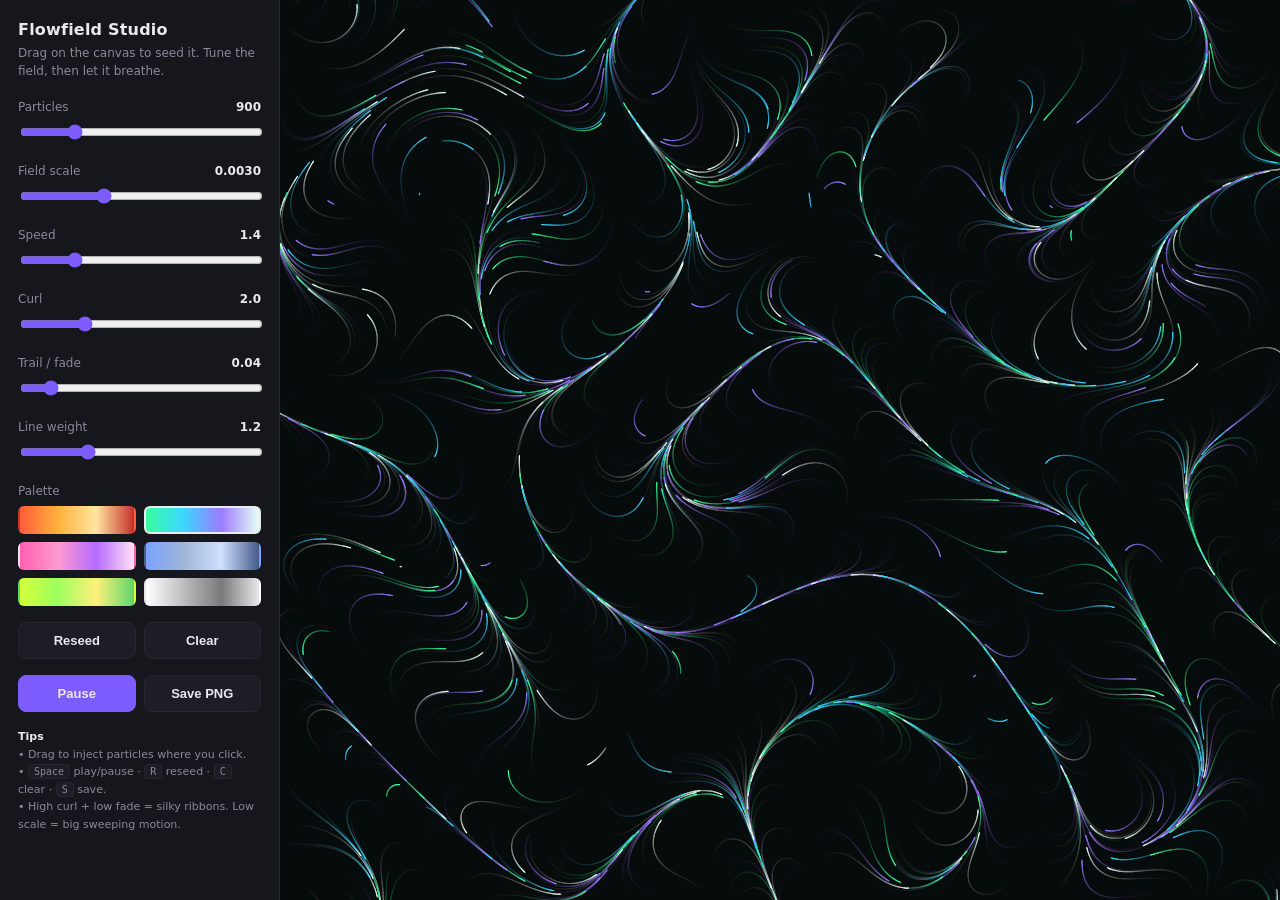
==== index.html @ 7bda7183 "Add Flowfield Studio: a dependency-free generative art toy" ====
<!DOCTYPE html>
<html lang="en">
<head>
<meta charset="UTF-8" />
<meta name="viewport" content="width=device-width, initial-scale=1.0" />
<title>Flowfield Studio — make something</title>
<style>
  :root {
    --bg: #0e0e12;
    --panel: #16161d;
    --ink: #e9e9f0;
    --muted: #8a8a99;
    --accent: #7c5cff;
    --line: #26262f;
  }
  * { box-sizing: border-box; }
  html, body { margin: 0; height: 100%; }
  body {
    background: var(--bg);
    color: var(--ink);
    font: 14px/1.5 ui-sans-serif, system-ui, -apple-system, "Segoe UI", Roboto, sans-serif;
    display: grid;
    grid-template-columns: 280px 1fr;
    height: 100vh;
    overflow: hidden;
  }
  aside {
    background: var(--panel);
    border-right: 1px solid var(--line);
    padding: 18px;
    overflow-y: auto;
  }
  h1 { font-size: 16px; margin: 0 0 2px; letter-spacing: .2px; }
  .sub { color: var(--muted); font-size: 12px; margin: 0 0 18px; }
  .group { margin-bottom: 16px; }
  label { display: flex; justify-content: space-between; font-size: 12px; color: var(--muted); margin-bottom: 6px; }
  label b { color: var(--ink); font-weight: 600; font-variant-numeric: tabular-nums; }
  input[type=range] { width: 100%; accent-color: var(--accent); }
  .palettes { display: grid; grid-template-columns: repeat(2, 1fr); gap: 8px; }
  .swatch { height: 28px; border-radius: 6px; cursor: pointer; border: 2px solid transparent; }
  .swatch.active { border-color: var(--ink); }
  .row { display: grid; grid-template-columns: 1fr 1fr; gap: 8px; }
  button {
    width: 100%; padding: 10px; border: 1px solid var(--line); background: #1d1d26;
    color: var(--ink); border-radius: 8px; cursor: pointer; font-size: 13px; font-weight: 600;
    transition: background .12s, border-color .12s;
  }
  button:hover { background: #24242f; border-color: var(--accent); }
  button.primary { background: var(--accent); border-color: var(--accent); }
  button.primary:hover { filter: brightness(1.1); }
  .hint { color: var(--muted); font-size: 11px; margin-top: 14px; line-height: 1.6; }
  .hint kbd { background:#1d1d26; border:1px solid var(--line); border-radius:4px; padding:1px 5px; font-size:10px; }
  main { position: relative; }
  canvas { display: block; width: 100%; height: 100%; cursor: crosshair; }
  .toast {
    position: absolute; left: 50%; bottom: 22px; transform: translateX(-50%);
    background: #1d1d26; border: 1px solid var(--line); padding: 8px 14px; border-radius: 8px;
    font-size: 12px; color: var(--muted); opacity: 0; transition: opacity .25s; pointer-events: none;
  }
  .toast.show { opacity: 1; }
</style>
</head>
<body>
<aside>
  <h1>Flowfield Studio</h1>
  <p class="sub">Drag on the canvas to seed it. Tune the field, then let it breathe.</p>

  <div class="group">
    <label>Particles <b id="vCount">900</b></label>
    <input id="count" type="range" min="100" max="4000" step="50" value="900" />
  </div>
  <div class="group">
    <label>Field scale <b id="vScale">0.0030</b></label>
    <input id="scale" type="range" min="5" max="80" step="1" value="30" />
  </div>
  <div class="group">
    <label>Speed <b id="vSpeed">1.4</b></label>
    <input id="speed" type="range" min="2" max="60" step="1" value="14" />
  </div>
  <div class="group">
    <label>Curl <b id="vCurl">2.0</b></label>
    <input id="curl" type="range" min="0" max="80" step="1" value="20" />
  </div>
  <div class="group">
    <label>Trail / fade <b id="vFade">0.04</b></label>
    <input id="fade" type="range" min="0" max="40" step="1" value="4" />
  </div>
  <div class="group">
    <label>Line weight <b id="vWeight">1.2</b></label>
    <input id="weight" type="range" min="2" max="40" step="1" value="12" />
  </div>

  <div class="group">
    <label>Palette</label>
    <div class="palettes" id="palettes"></div>
  </div>

  <div class="group row">
    <button id="reseed">Reseed</button>
    <button id="clear">Clear</button>
  </div>
  <div class="group row">
    <button id="play" class="primary">Pause</button>
    <button id="save">Save PNG</button>
  </div>

  <p class="hint">
    <b style="color:var(--ink)">Tips</b><br>
    • Drag to inject particles where you click.<br>
    • <kbd>Space</kbd> play/pause · <kbd>R</kbd> reseed · <kbd>C</kbd> clear · <kbd>S</kbd> save.<br>
    • High curl + low fade = silky ribbons. Low scale = big sweeping motion.
  </p>
</aside>

<main>
  <canvas id="c"></canvas>
  <div class="toast" id="toast"></div>
</main>

<script>
(() => {
  const canvas = document.getElementById('c');
  const ctx = canvas.getContext('2d', { alpha: false });
  let W, H, DPR;

  // ---- Palettes -------------------------------------------------------------
  const PALETTES = [
    { name: 'Ember',   bg: '#100a0a', cols: ['#ff5d3b','#ffb03b','#ffe6a0','#c4302b'] },
    { name: 'Aurora',  bg: '#06120f', cols: ['#39ffa0','#3bd6ff','#9c7bff','#e6fff4'] },
    { name: 'Bloom',   bg: '#120612', cols: ['#ff5fb0','#ff9ad1','#b46bff','#ffe0f3'] },
    { name: 'Slate',   bg: '#0c0e12', cols: ['#7aa2ff','#9fb6d6','#cfe0ff','#445a8a'] },
    { name: 'Citrus',  bg: '#0e1206', cols: ['#d6ff3b','#9cff5f','#fff07a','#5fd66b'] },
    { name: 'Mono',    bg: '#0a0a0a', cols: ['#ffffff','#bdbdbd','#7a7a7a','#e8e8e8'] },
  ];
  let palette = PALETTES[1];

  // ---- Simplex-ish value noise (compact, seedable) --------------------------
  function makeNoise(seed) {
    const p = new Uint8Array(512);
    let s = seed >>> 0;
    const rnd = () => (s = (s * 1664525 + 1013904223) >>> 0) / 4294967296;
    const perm = Array.from({length:256}, (_,i)=>i);
    for (let i = 255; i > 0; i--) { const j = (rnd()*(i+1))|0; [perm[i],perm[j]]=[perm[j],perm[i]]; }
    for (let i = 0; i < 512; i++) p[i] = perm[i & 255];
    const fade = t => t*t*t*(t*(t*6-15)+10);
    const lerp = (a,b,t) => a+(b-a)*t;
    const grad = (h,x,y) => { const u = h&1?x:-x, v = h&2?y:-y; return u+v; };
    return (x,y) => {
      const X = Math.floor(x)&255, Y = Math.floor(y)&255;
      x -= Math.floor(x); y -= Math.floor(y);
      const u = fade(x), v = fade(y);
      const a = p[X]+Y, b = p[X+1]+Y;
      return lerp(
        lerp(grad(p[a], x, y),   grad(p[b], x-1, y),   u),
        lerp(grad(p[a+1], x, y-1), grad(p[b+1], x-1, y-1), u),
        v
      );
    };
  }
  let noise = makeNoise((Math.random()*1e9)|0);

  // ---- Particles ------------------------------------------------------------
  let particles = [];
  const params = { count:900, scale:0.003, speed:1.4, curl:2.0, fade:0.04, weight:1.2 };

  function spawn(n, x, y, r) {
    for (let i = 0; i < n; i++) {
      const px = x === undefined ? Math.random()*W : x + (Math.random()-0.5)*r;
      const py = y === undefined ? Math.random()*H : y + (Math.random()-0.5)*r;
      particles.push({
        x: px, y: py,
        c: palette.cols[(Math.random()*palette.cols.length)|0],
        life: 200 + Math.random()*400,
      });
    }
  }

  function reseed() {
    noise = makeNoise((Math.random()*1e9)|0);
    particles = [];
    spawn(params.count|0);
  }

  function clear() {
    ctx.fillStyle = palette.bg;
    ctx.fillRect(0, 0, W, H);
  }

  // ---- Simulation -----------------------------------------------------------
  function step() {
    // fade overlay for trails
    if (params.fade > 0) {
      ctx.fillStyle = hexAlpha(palette.bg, params.fade);
      ctx.fillRect(0, 0, W, H);
    }
    ctx.lineWidth = params.weight;
    ctx.lineCap = 'round';

    const sc = params.scale, sp = params.speed, curl = params.curl;
    for (let i = 0; i < particles.length; i++) {
      const pt = particles[i];
      const a = noise(pt.x*sc, pt.y*sc) * Math.PI * (2 + curl);
      const vx = Math.cos(a) * sp;
      const vy = Math.sin(a) * sp;
      ctx.strokeStyle = pt.c;
      ctx.beginPath();
      ctx.moveTo(pt.x, pt.y);
      pt.x += vx; pt.y += vy;
      ctx.lineTo(pt.x, pt.y);
      ctx.stroke();

      pt.life--;
      if (pt.life <= 0 || pt.x < -20 || pt.x > W+20 || pt.y < -20 || pt.y > H+20) {
        pt.x = Math.random()*W; pt.y = Math.random()*H;
        pt.life = 200 + Math.random()*400;
        pt.c = palette.cols[(Math.random()*palette.cols.length)|0];
      }
    }
  }

  function hexAlpha(hex, a) {
    const n = parseInt(hex.slice(1), 16);
    return `rgba(${(n>>16)&255},${(n>>8)&255},${n&255},${a})`;
  }

  // ---- Loop -----------------------------------------------------------------
  let playing = true;
  function frame() {
    if (playing) step();
    requestAnimationFrame(frame);
  }

  // ---- Sizing ---------------------------------------------------------------
  function resize() {
    DPR = Math.min(window.devicePixelRatio || 1, 2);
    const r = canvas.getBoundingClientRect();
    W = Math.round(r.width); H = Math.round(r.height);
    canvas.width = W * DPR; canvas.height = H * DPR;
    ctx.setTransform(DPR, 0, 0, DPR, 0, 0);
    clear();
  }
  window.addEventListener('resize', resize);

  // ---- UI wiring ------------------------------------------------------------
  const bind = (id, fn, fmt) => {
    const el = document.getElementById(id);
    const out = document.getElementById('v' + id[0].toUpperCase() + id.slice(1));
    const update = () => { fn(+el.value); if (out) out.textContent = fmt(+el.value); };
    el.addEventListener('input', update); update();
  };
  bind('count',  v => { const target=v|0; if (target>particles.length) spawn(target-particles.length); else particles.length=target; params.count=v; }, v=>v|0);
  bind('scale',  v => params.scale = v/10000, v => (v/10000).toFixed(4));
  bind('speed',  v => params.speed = v/10,    v => (v/10).toFixed(1));
  bind('curl',   v => params.curl  = v/10,    v => (v/10).toFixed(1));
  bind('fade',   v => params.fade  = v/100,   v => (v/100).toFixed(2));
  bind('weight', v => params.weight= v/10,    v => (v/10).toFixed(1));

  // palettes
  const palWrap = document.getElementById('palettes');
  PALETTES.forEach((p, i) => {
    const d = document.createElement('div');
    d.className = 'swatch' + (p === palette ? ' active' : '');
    d.style.background = `linear-gradient(90deg, ${p.cols.join(',')})`;
    d.title = p.name;
    d.onclick = () => {
      palette = p;
      [...palWrap.children].forEach(c => c.classList.remove('active'));
      d.classList.add('active');
      clear();
      particles.forEach(pt => pt.c = p.cols[(Math.random()*p.cols.length)|0]);
    };
    palWrap.appendChild(d);
  });

  // buttons
  const toast = (msg) => {
    const t = document.getElementById('toast');
    t.textContent = msg; t.classList.add('show');
    clearTimeout(t._t); t._t = setTimeout(() => t.classList.remove('show'), 1400);
  };
  document.getElementById('reseed').onclick = () => { reseed(); toast('Reseeded the field'); };
  document.getElementById('clear').onclick  = () => { clear(); toast('Canvas cleared'); };
  const playBtn = document.getElementById('play');
  playBtn.onclick = () => { playing = !playing; playBtn.textContent = playing ? 'Pause' : 'Play'; };
  document.getElementById('save').onclick = save;

  function save() {
    const a = document.createElement('a');
    a.download = `flowfield-${Date.now()}.png`;
    a.href = canvas.toDataURL('image/png');
    a.click();
    toast('Saved PNG');
  }

  // drag to inject
  let dragging = false;
  const inject = (e) => {
    const r = canvas.getBoundingClientRect();
    spawn(40, e.clientX - r.left, e.clientY - r.top, 30);
  };
  canvas.addEventListener('pointerdown', e => { dragging = true; inject(e); });
  canvas.addEventListener('pointermove', e => { if (dragging) inject(e); });
  window.addEventListener('pointerup', () => dragging = false);

  // keyboard
  window.addEventListener('keydown', e => {
    if (e.target.tagName === 'INPUT') return;
    if (e.code === 'Space') { e.preventDefault(); playBtn.click(); }
    else if (e.key === 'r' || e.key === 'R') document.getElementById('reseed').click();
    else if (e.key === 'c' || e.key === 'C') document.getElementById('clear').click();
    else if (e.key === 's' || e.key === 'S') save();
  });

  // ---- Go -------------------------------------------------------------------
  resize();
  reseed();
  frame();
})();
</script>
</body>
</html>
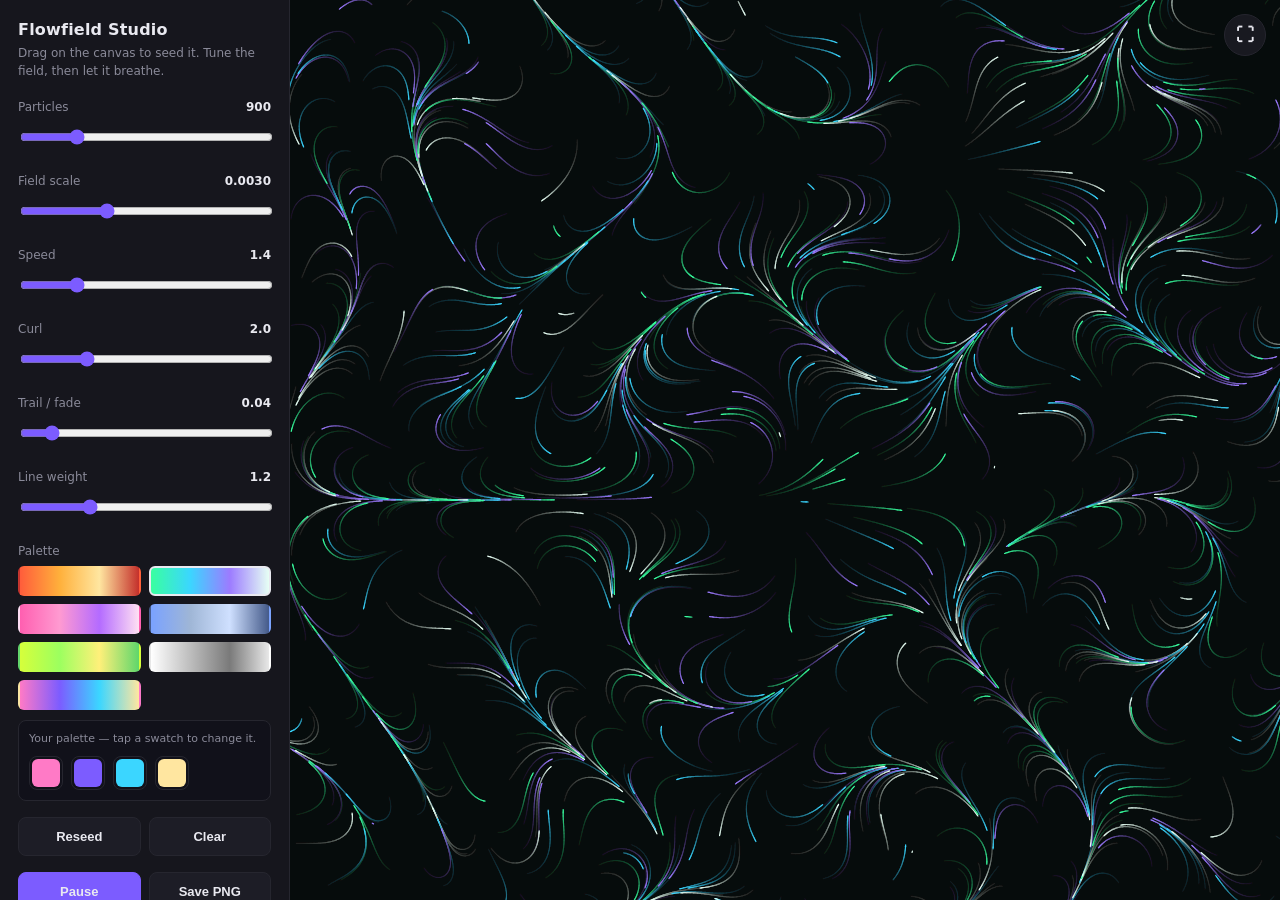
==== commit 120e2b12: "Add video recording, custom palette picker, mobile + fullscreen support" ====
--- a/index.html
+++ b/index.html
@@ -2,7 +2,7 @@
 <html lang="en">
 <head>
 <meta charset="UTF-8" />
-<meta name="viewport" content="width=device-width, initial-scale=1.0" />
+<meta name="viewport" content="width=device-width, initial-scale=1.0, maximum-scale=1.0, user-scalable=no" />
 <title>Flowfield Studio — make something</title>
 <style>
   :root {
@@ -11,17 +11,19 @@
     --ink: #e9e9f0;
     --muted: #8a8a99;
     --accent: #7c5cff;
+    --rec: #ff4d5e;
     --line: #26262f;
   }
-  * { box-sizing: border-box; }
+  * { box-sizing: border-box; -webkit-tap-highlight-color: transparent; }
   html, body { margin: 0; height: 100%; }
   body {
     background: var(--bg);
     color: var(--ink);
     font: 14px/1.5 ui-sans-serif, system-ui, -apple-system, "Segoe UI", Roboto, sans-serif;
     display: grid;
-    grid-template-columns: 280px 1fr;
+    grid-template-columns: 290px 1fr;
     height: 100vh;
+    height: 100dvh;
     overflow: hidden;
   }
   aside {
@@ -29,39 +31,78 @@
     border-right: 1px solid var(--line);
     padding: 18px;
     overflow-y: auto;
+    -webkit-overflow-scrolling: touch;
   }
   h1 { font-size: 16px; margin: 0 0 2px; letter-spacing: .2px; }
   .sub { color: var(--muted); font-size: 12px; margin: 0 0 18px; }
   .group { margin-bottom: 16px; }
   label { display: flex; justify-content: space-between; font-size: 12px; color: var(--muted); margin-bottom: 6px; }
   label b { color: var(--ink); font-weight: 600; font-variant-numeric: tabular-nums; }
-  input[type=range] { width: 100%; accent-color: var(--accent); }
+  input[type=range] { width: 100%; accent-color: var(--accent); height: 26px; }
   .palettes { display: grid; grid-template-columns: repeat(2, 1fr); gap: 8px; }
-  .swatch { height: 28px; border-radius: 6px; cursor: pointer; border: 2px solid transparent; }
+  .swatch { height: 30px; border-radius: 6px; cursor: pointer; border: 2px solid transparent; position: relative; }
   .swatch.active { border-color: var(--ink); }
+  .swatch.custom::after { content: '★'; position:absolute; top:1px; right:5px; font-size:10px; color:#000; mix-blend-mode: difference; }
+  .custom-edit { margin-top: 10px; padding: 10px; background:#11111a; border:1px solid var(--line); border-radius:8px; }
+  .chips { display:flex; gap:8px; flex-wrap:wrap; align-items:center; }
+  .chips input[type=color] {
+    width: 34px; height: 34px; padding:0; border:1px solid var(--line); border-radius:8px;
+    background:none; cursor:pointer;
+  }
+  .chips input[type=color]::-webkit-color-swatch-wrapper { padding:2px; }
+  .chips input[type=color]::-webkit-color-swatch { border:none; border-radius:6px; }
+  .mini { font-size:11px; color:var(--muted); margin:0 0 8px; }
   .row { display: grid; grid-template-columns: 1fr 1fr; gap: 8px; }
   button {
-    width: 100%; padding: 10px; border: 1px solid var(--line); background: #1d1d26;
+    width: 100%; padding: 11px; border: 1px solid var(--line); background: #1d1d26;
     color: var(--ink); border-radius: 8px; cursor: pointer; font-size: 13px; font-weight: 600;
-    transition: background .12s, border-color .12s;
+    transition: background .12s, border-color .12s; touch-action: manipulation;
   }
   button:hover { background: #24242f; border-color: var(--accent); }
   button.primary { background: var(--accent); border-color: var(--accent); }
   button.primary:hover { filter: brightness(1.1); }
+  button.rec-on { background: var(--rec); border-color: var(--rec); color:#fff; }
   .hint { color: var(--muted); font-size: 11px; margin-top: 14px; line-height: 1.6; }
   .hint kbd { background:#1d1d26; border:1px solid var(--line); border-radius:4px; padding:1px 5px; font-size:10px; }
   main { position: relative; }
-  canvas { display: block; width: 100%; height: 100%; cursor: crosshair; }
+  canvas { display: block; width: 100%; height: 100%; cursor: crosshair; touch-action: none; }
   .toast {
     position: absolute; left: 50%; bottom: 22px; transform: translateX(-50%);
     background: #1d1d26; border: 1px solid var(--line); padding: 8px 14px; border-radius: 8px;
     font-size: 12px; color: var(--muted); opacity: 0; transition: opacity .25s; pointer-events: none;
+    max-width: 80%; text-align:center;
   }
   .toast.show { opacity: 1; }
+  /* floating controls on canvas */
+  .fab {
+    position:absolute; width:42px; height:42px; padding:0; border-radius:50%;
+    display:flex; align-items:center; justify-content:center; font-size:18px;
+    background:#1d1d26cc; backdrop-filter: blur(6px); border:1px solid var(--line);
+  }
+  #fullscreen { top:14px; right:14px; }
+  #panelToggle { top:14px; left:14px; display:none; z-index:30; }
+  .rec-dot { position:absolute; top:16px; left:50%; transform:translateX(-50%);
+    display:none; align-items:center; gap:7px; font-size:12px; color:#fff;
+    background:#000a; border:1px solid var(--rec); padding:5px 11px; border-radius:20px; }
+  .rec-dot.show { display:flex; }
+  .rec-dot i { width:9px; height:9px; border-radius:50%; background:var(--rec); animation:blink 1s infinite; }
+  @keyframes blink { 50% { opacity:.25; } }
+
+  /* ---- Mobile ---- */
+  @media (max-width: 720px) {
+    body { grid-template-columns: 1fr; }
+    aside {
+      position: fixed; inset: 0 auto 0 0; width: min(86vw, 320px); z-index: 20;
+      transform: translateX(-100%); transition: transform .25s ease; box-shadow: 0 0 40px #000a;
+    }
+    body.panel-open aside { transform: translateX(0); }
+    #panelToggle { display:flex; }
+    main { grid-column: 1; }
+  }
 </style>
 </head>
 <body>
-<aside>
+<aside id="panel">
   <h1>Flowfield Studio</h1>
   <p class="sub">Drag on the canvas to seed it. Tune the field, then let it breathe.</p>
 
@@ -93,6 +134,10 @@
   <div class="group">
     <label>Palette</label>
     <div class="palettes" id="palettes"></div>
+    <div class="custom-edit">
+      <p class="mini">Your palette — tap a swatch to change it.</p>
+      <div class="chips" id="chips"></div>
+    </div>
   </div>
 
   <div class="group row">
@@ -103,17 +148,24 @@
     <button id="play" class="primary">Pause</button>
     <button id="save">Save PNG</button>
   </div>
+  <div class="group">
+    <button id="record">● Record video</button>
+  </div>
 
   <p class="hint">
     <b style="color:var(--ink)">Tips</b><br>
     • Drag to inject particles where you click.<br>
-    • <kbd>Space</kbd> play/pause · <kbd>R</kbd> reseed · <kbd>C</kbd> clear · <kbd>S</kbd> save.<br>
+    • <kbd>Space</kbd> play/pause · <kbd>R</kbd> reseed · <kbd>C</kbd> clear · <kbd>S</kbd> save · <kbd>V</kbd> record · <kbd>F</kbd> fullscreen.<br>
+    • Record captures live — tweak sliders while filming. Saves as <b>.webm</b> (convert to GIF with any tool).<br>
     • High curl + low fade = silky ribbons. Low scale = big sweeping motion.
   </p>
 </aside>
 
 <main>
   <canvas id="c"></canvas>
+  <button id="panelToggle" class="fab" title="Controls" aria-label="Toggle controls">☰</button>
+  <button id="fullscreen" class="fab" title="Fullscreen (F)" aria-label="Fullscreen">⛶</button>
+  <div class="rec-dot" id="recDot"><i></i><span id="recTime">REC 0:00</span></div>
   <div class="toast" id="toast"></div>
 </main>
 
@@ -132,15 +184,16 @@
     { name: 'Citrus',  bg: '#0e1206', cols: ['#d6ff3b','#9cff5f','#fff07a','#5fd66b'] },
     { name: 'Mono',    bg: '#0a0a0a', cols: ['#ffffff','#bdbdbd','#7a7a7a','#e8e8e8'] },
   ];
+  const CUSTOM = { name: 'Custom', bg: '#0b0b10', cols: ['#ff7ac6','#7c5cff','#3bd6ff','#ffe6a0'] };
   let palette = PALETTES[1];
 
-  // ---- Simplex-ish value noise (compact, seedable) --------------------------
+  // ---- Value noise (compact, seedable) --------------------------------------
   function makeNoise(seed) {
-    const p = new Uint8Array(512);
     let s = seed >>> 0;
     const rnd = () => (s = (s * 1664525 + 1013904223) >>> 0) / 4294967296;
     const perm = Array.from({length:256}, (_,i)=>i);
     for (let i = 255; i > 0; i--) { const j = (rnd()*(i+1))|0; [perm[i],perm[j]]=[perm[j],perm[i]]; }
+    const p = new Uint8Array(512);
     for (let i = 0; i < 512; i++) p[i] = perm[i & 255];
     const fade = t => t*t*t*(t*(t*6-15)+10);
     const lerp = (a,b,t) => a+(b-a)*t;
@@ -148,12 +201,12 @@
     return (x,y) => {
       const X = Math.floor(x)&255, Y = Math.floor(y)&255;
       x -= Math.floor(x); y -= Math.floor(y);
-      const u = fade(x), v = fade(y);
+      const u = fade(x);
       const a = p[X]+Y, b = p[X+1]+Y;
       return lerp(
-        lerp(grad(p[a], x, y),   grad(p[b], x-1, y),   u),
+        lerp(grad(p[a], x, y),     grad(p[b], x-1, y),     u),
         lerp(grad(p[a+1], x, y-1), grad(p[b+1], x-1, y-1), u),
-        v
+        fade(y)
       );
     };
   }
@@ -167,57 +220,42 @@
     for (let i = 0; i < n; i++) {
       const px = x === undefined ? Math.random()*W : x + (Math.random()-0.5)*r;
       const py = y === undefined ? Math.random()*H : y + (Math.random()-0.5)*r;
-      particles.push({
-        x: px, y: py,
-        c: palette.cols[(Math.random()*palette.cols.length)|0],
-        life: 200 + Math.random()*400,
-      });
+      particles.push({ x: px, y: py, c: pick(), life: 200 + Math.random()*400 });
     }
   }
+  const pick = () => palette.cols[(Math.random()*palette.cols.length)|0];
 
   function reseed() {
     noise = makeNoise((Math.random()*1e9)|0);
     particles = [];
     spawn(params.count|0);
   }
-
-  function clear() {
-    ctx.fillStyle = palette.bg;
-    ctx.fillRect(0, 0, W, H);
-  }
+  function clear() { ctx.fillStyle = palette.bg; ctx.fillRect(0, 0, W, H); }
 
   // ---- Simulation -----------------------------------------------------------
   function step() {
-    // fade overlay for trails
     if (params.fade > 0) {
       ctx.fillStyle = hexAlpha(palette.bg, params.fade);
       ctx.fillRect(0, 0, W, H);
     }
     ctx.lineWidth = params.weight;
     ctx.lineCap = 'round';
-
     const sc = params.scale, sp = params.speed, curl = params.curl;
     for (let i = 0; i < particles.length; i++) {
       const pt = particles[i];
       const a = noise(pt.x*sc, pt.y*sc) * Math.PI * (2 + curl);
-      const vx = Math.cos(a) * sp;
-      const vy = Math.sin(a) * sp;
       ctx.strokeStyle = pt.c;
       ctx.beginPath();
       ctx.moveTo(pt.x, pt.y);
-      pt.x += vx; pt.y += vy;
+      pt.x += Math.cos(a) * sp; pt.y += Math.sin(a) * sp;
       ctx.lineTo(pt.x, pt.y);
       ctx.stroke();
-
-      pt.life--;
-      if (pt.life <= 0 || pt.x < -20 || pt.x > W+20 || pt.y < -20 || pt.y > H+20) {
+      if (--pt.life <= 0 || pt.x < -20 || pt.x > W+20 || pt.y < -20 || pt.y > H+20) {
         pt.x = Math.random()*W; pt.y = Math.random()*H;
-        pt.life = 200 + Math.random()*400;
-        pt.c = palette.cols[(Math.random()*palette.cols.length)|0];
+        pt.life = 200 + Math.random()*400; pt.c = pick();
       }
     }
   }
-
   function hexAlpha(hex, a) {
     const n = parseInt(hex.slice(1), 16);
     return `rgba(${(n>>16)&255},${(n>>8)&255},${n&255},${a})`;
@@ -225,10 +263,7 @@
 
   // ---- Loop -----------------------------------------------------------------
   let playing = true;
-  function frame() {
-    if (playing) step();
-    requestAnimationFrame(frame);
-  }
+  function frame() { if (playing) step(); requestAnimationFrame(frame); }
 
   // ---- Sizing ---------------------------------------------------------------
   function resize() {
@@ -248,67 +283,144 @@
     const update = () => { fn(+el.value); if (out) out.textContent = fmt(+el.value); };
     el.addEventListener('input', update); update();
   };
-  bind('count',  v => { const target=v|0; if (target>particles.length) spawn(target-particles.length); else particles.length=target; params.count=v; }, v=>v|0);
+  bind('count',  v => { const t=v|0; if (t>particles.length) spawn(t-particles.length); else particles.length=t; params.count=v; }, v=>v|0);
   bind('scale',  v => params.scale = v/10000, v => (v/10000).toFixed(4));
   bind('speed',  v => params.speed = v/10,    v => (v/10).toFixed(1));
   bind('curl',   v => params.curl  = v/10,    v => (v/10).toFixed(1));
   bind('fade',   v => params.fade  = v/100,   v => (v/100).toFixed(2));
   bind('weight', v => params.weight= v/10,    v => (v/10).toFixed(1));
 
-  // palettes
+  // palettes (built-in + custom)
   const palWrap = document.getElementById('palettes');
-  PALETTES.forEach((p, i) => {
+  const allPalettes = [...PALETTES, CUSTOM];
+  const swatches = [];
+  function refreshSwatch(el, p) { el.style.background = `linear-gradient(90deg, ${p.cols.join(',')})`; }
+  allPalettes.forEach((p) => {
     const d = document.createElement('div');
-    d.className = 'swatch' + (p === palette ? ' active' : '');
-    d.style.background = `linear-gradient(90deg, ${p.cols.join(',')})`;
+    d.className = 'swatch' + (p === palette ? ' active' : '') + (p === CUSTOM ? ' custom' : '');
+    refreshSwatch(d, p);
     d.title = p.name;
     d.onclick = () => {
       palette = p;
-      [...palWrap.children].forEach(c => c.classList.remove('active'));
+      swatches.forEach(s => s.classList.remove('active'));
       d.classList.add('active');
       clear();
-      particles.forEach(pt => pt.c = p.cols[(Math.random()*p.cols.length)|0]);
+      particles.forEach(pt => pt.c = pick());
     };
-    palWrap.appendChild(d);
+    palWrap.appendChild(d); swatches.push(d);
   });
-
-  // buttons
+  const customSwatch = swatches[swatches.length - 1];
+
+  // custom palette color pickers
+  const chips = document.getElementById('chips');
+  CUSTOM.cols.forEach((col, i) => {
+    const input = document.createElement('input');
+    input.type = 'color'; input.value = col;
+    input.oninput = () => {
+      CUSTOM.cols[i] = input.value;
+      refreshSwatch(customSwatch, CUSTOM);
+      if (palette === CUSTOM) particles.forEach(pt => { if (Math.random() < .4) pt.c = pick(); });
+    };
+    chips.appendChild(input);
+  });
+
+  // ---- Buttons / toast ------------------------------------------------------
   const toast = (msg) => {
     const t = document.getElementById('toast');
     t.textContent = msg; t.classList.add('show');
-    clearTimeout(t._t); t._t = setTimeout(() => t.classList.remove('show'), 1400);
+    clearTimeout(t._t); t._t = setTimeout(() => t.classList.remove('show'), 1600);
   };
   document.getElementById('reseed').onclick = () => { reseed(); toast('Reseeded the field'); };
   document.getElementById('clear').onclick  = () => { clear(); toast('Canvas cleared'); };
   const playBtn = document.getElementById('play');
   playBtn.onclick = () => { playing = !playing; playBtn.textContent = playing ? 'Pause' : 'Play'; };
+
   document.getElementById('save').onclick = save;
-
   function save() {
     const a = document.createElement('a');
     a.download = `flowfield-${Date.now()}.png`;
-    a.href = canvas.toDataURL('image/png');
-    a.click();
+    a.href = canvas.toDataURL('image/png'); a.click();
     toast('Saved PNG');
   }
 
-  // drag to inject
+  // ---- Video recording (MediaRecorder → WebM) -------------------------------
+  let recorder = null, chunks = [], recStart = 0, recTimer = null;
+  const recBtn = document.getElementById('record');
+  const recDot = document.getElementById('recDot');
+  const recTime = document.getElementById('recTime');
+
+  function pickMime() {
+    const opts = ['video/webm;codecs=vp9','video/webm;codecs=vp8','video/webm','video/mp4'];
+    return opts.find(t => window.MediaRecorder && MediaRecorder.isTypeSupported(t)) || '';
+  }
+  function toggleRecord() {
+    if (recorder && recorder.state !== 'inactive') { recorder.stop(); return; }
+    if (!canvas.captureStream || !window.MediaRecorder) { toast('Recording not supported in this browser'); return; }
+    const mime = pickMime();
+    const stream = canvas.captureStream(60);
+    try { recorder = new MediaRecorder(stream, mime ? { mimeType: mime, videoBitsPerSecond: 12e6 } : undefined); }
+    catch (e) { toast('Recording failed to start'); return; }
+    chunks = [];
+    recorder.ondataavailable = e => { if (e.data.size) chunks.push(e.data); };
+    recorder.onstop = () => {
+      const ext = (recorder.mimeType || mime).includes('mp4') ? 'mp4' : 'webm';
+      const blob = new Blob(chunks, { type: chunks[0]?.type || 'video/webm' });
+      const a = document.createElement('a');
+      a.download = `flowfield-${Date.now()}.${ext}`;
+      a.href = URL.createObjectURL(blob); a.click();
+      setTimeout(() => URL.revokeObjectURL(a.href), 4000);
+      recBtn.classList.remove('rec-on'); recBtn.textContent = '● Record video';
+      recDot.classList.remove('show'); clearInterval(recTimer);
+      toast(`Saved ${ext.toUpperCase()} video`);
+    };
+    recorder.start();
+    recStart = Date.now();
+    recBtn.classList.add('rec-on'); recBtn.textContent = '■ Stop recording';
+    recDot.classList.add('show');
+    const tick = () => {
+      const s = Math.floor((Date.now() - recStart) / 1000);
+      recTime.textContent = `REC ${Math.floor(s/60)}:${String(s%60).padStart(2,'0')}`;
+    };
+    tick(); recTimer = setInterval(tick, 500);
+  }
+  recBtn.onclick = toggleRecord;
+
+  // ---- Fullscreen -----------------------------------------------------------
+  const fsBtn = document.getElementById('fullscreen');
+  function toggleFullscreen() {
+    if (!document.fullscreenElement) (document.documentElement.requestFullscreen?.() || Promise.reject()).catch(()=>toast('Fullscreen blocked'));
+    else document.exitFullscreen?.();
+  }
+  fsBtn.onclick = toggleFullscreen;
+  document.addEventListener('fullscreenchange', () => { setTimeout(resize, 60); });
+
+  // ---- Mobile panel toggle --------------------------------------------------
+  const panelToggle = document.getElementById('panelToggle');
+  panelToggle.onclick = () => document.body.classList.toggle('panel-open');
+  // tap canvas closes the panel on mobile
+  canvas.addEventListener('pointerdown', () => document.body.classList.remove('panel-open'));
+
+  // ---- Drag / touch to inject ----------------------------------------------
   let dragging = false;
   const inject = (e) => {
     const r = canvas.getBoundingClientRect();
     spawn(40, e.clientX - r.left, e.clientY - r.top, 30);
   };
   canvas.addEventListener('pointerdown', e => { dragging = true; inject(e); });
-  canvas.addEventListener('pointermove', e => { if (dragging) inject(e); });
+  canvas.addEventListener('pointermove', e => { if (dragging) { e.preventDefault(); inject(e); } });
   window.addEventListener('pointerup', () => dragging = false);
-
-  // keyboard
+  window.addEventListener('pointercancel', () => dragging = false);
+
+  // ---- Keyboard -------------------------------------------------------------
   window.addEventListener('keydown', e => {
     if (e.target.tagName === 'INPUT') return;
+    const k = e.key.toLowerCase();
     if (e.code === 'Space') { e.preventDefault(); playBtn.click(); }
-    else if (e.key === 'r' || e.key === 'R') document.getElementById('reseed').click();
-    else if (e.key === 'c' || e.key === 'C') document.getElementById('clear').click();
-    else if (e.key === 's' || e.key === 'S') save();
+    else if (k === 'r') document.getElementById('reseed').click();
+    else if (k === 'c') document.getElementById('clear').click();
+    else if (k === 's') save();
+    else if (k === 'v') toggleRecord();
+    else if (k === 'f') toggleFullscreen();
   });
 
   // ---- Go -------------------------------------------------------------------
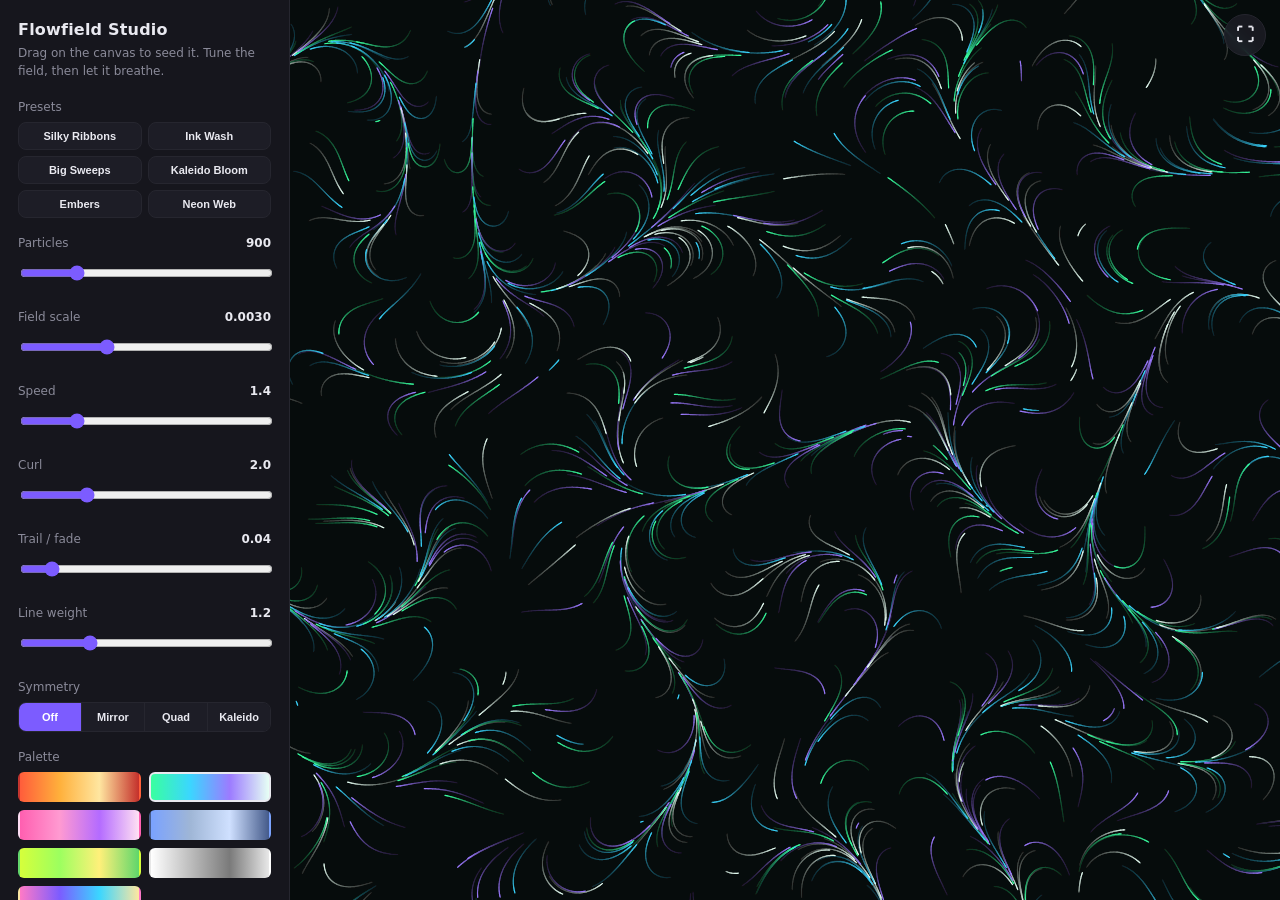
==== commit 093f640f: "Add presets, symmetry/kaleidoscope, surprise-me, and shareable URLs" ====
--- a/index.html
+++ b/index.html
@@ -53,6 +53,12 @@
   .chips input[type=color]::-webkit-color-swatch { border:none; border-radius:6px; }
   .mini { font-size:11px; color:var(--muted); margin:0 0 8px; }
   .row { display: grid; grid-template-columns: 1fr 1fr; gap: 8px; }
+  .presets { display:flex; flex-wrap:wrap; gap:6px; }
+  .presets button { width:auto; flex:1 1 40%; padding:7px 8px; font-size:11px; }
+  .seg { display:flex; border:1px solid var(--line); border-radius:8px; overflow:hidden; }
+  .seg button { width:auto; flex:1; border:none; border-left:1px solid var(--line); border-radius:0; padding:8px 4px; font-size:11px; background:#1d1d26; }
+  .seg button:first-child { border-left:none; }
+  .seg button.on { background:var(--accent); color:#fff; }
   button {
     width: 100%; padding: 11px; border: 1px solid var(--line); background: #1d1d26;
     color: var(--ink); border-radius: 8px; cursor: pointer; font-size: 13px; font-weight: 600;
@@ -73,7 +79,6 @@
     max-width: 80%; text-align:center;
   }
   .toast.show { opacity: 1; }
-  /* floating controls on canvas */
   .fab {
     position:absolute; width:42px; height:42px; padding:0; border-radius:50%;
     display:flex; align-items:center; justify-content:center; font-size:18px;
@@ -88,7 +93,6 @@
   .rec-dot i { width:9px; height:9px; border-radius:50%; background:var(--rec); animation:blink 1s infinite; }
   @keyframes blink { 50% { opacity:.25; } }
 
-  /* ---- Mobile ---- */
   @media (max-width: 720px) {
     body { grid-template-columns: 1fr; }
     aside {
@@ -107,6 +111,11 @@
   <p class="sub">Drag on the canvas to seed it. Tune the field, then let it breathe.</p>
 
   <div class="group">
+    <label>Presets</label>
+    <div class="presets" id="presets"></div>
+  </div>
+
+  <div class="group">
     <label>Particles <b id="vCount">900</b></label>
     <input id="count" type="range" min="100" max="4000" step="50" value="900" />
   </div>
@@ -129,6 +138,16 @@
   <div class="group">
     <label>Line weight <b id="vWeight">1.2</b></label>
     <input id="weight" type="range" min="2" max="40" step="1" value="12" />
+  </div>
+
+  <div class="group">
+    <label>Symmetry</label>
+    <div class="seg" id="symSeg">
+      <button data-sym="off" class="on">Off</button>
+      <button data-sym="mirror">Mirror</button>
+      <button data-sym="quad">Quad</button>
+      <button data-sym="kaleido">Kaleido</button>
+    </div>
   </div>
 
   <div class="group">
@@ -148,6 +167,10 @@
     <button id="play" class="primary">Pause</button>
     <button id="save">Save PNG</button>
   </div>
+  <div class="group row">
+    <button id="surprise">🎲 Surprise me</button>
+    <button id="share">🔗 Share link</button>
+  </div>
   <div class="group">
     <button id="record">● Record video</button>
   </div>
@@ -155,9 +178,9 @@
   <p class="hint">
     <b style="color:var(--ink)">Tips</b><br>
     • Drag to inject particles where you click.<br>
-    • <kbd>Space</kbd> play/pause · <kbd>R</kbd> reseed · <kbd>C</kbd> clear · <kbd>S</kbd> save · <kbd>V</kbd> record · <kbd>F</kbd> fullscreen.<br>
-    • Record captures live — tweak sliders while filming. Saves as <b>.webm</b> (convert to GIF with any tool).<br>
-    • High curl + low fade = silky ribbons. Low scale = big sweeping motion.
+    • <kbd>Space</kbd> play/pause · <kbd>R</kbd> reseed · <kbd>C</kbd> clear · <kbd>S</kbd> save · <kbd>V</kbd> record · <kbd>F</kbd> fullscreen · <kbd>X</kbd> symmetry · <kbd>G</kbd> surprise.<br>
+    • Record captures live — tweak sliders while filming. Saves as <b>.webm</b>.<br>
+    • Kaleido + high curl = mandalas. Low scale = big sweeping motion.
   </p>
 </aside>
 
@@ -185,6 +208,7 @@
     { name: 'Mono',    bg: '#0a0a0a', cols: ['#ffffff','#bdbdbd','#7a7a7a','#e8e8e8'] },
   ];
   const CUSTOM = { name: 'Custom', bg: '#0b0b10', cols: ['#ff7ac6','#7c5cff','#3bd6ff','#ffe6a0'] };
+  const allPalettes = [...PALETTES, CUSTOM];
   let palette = PALETTES[1];
 
   // ---- Value noise (compact, seedable) --------------------------------------
@@ -215,6 +239,7 @@
   // ---- Particles ------------------------------------------------------------
   let particles = [];
   const params = { count:900, scale:0.003, speed:1.4, curl:2.0, fade:0.04, weight:1.2 };
+  const pick = () => palette.cols[(Math.random()*palette.cols.length)|0];
 
   function spawn(n, x, y, r) {
     for (let i = 0; i < n; i++) {
@@ -223,14 +248,33 @@
       particles.push({ x: px, y: py, c: pick(), life: 200 + Math.random()*400 });
     }
   }
-  const pick = () => palette.cols[(Math.random()*palette.cols.length)|0];
-
   function reseed() {
     noise = makeNoise((Math.random()*1e9)|0);
     particles = [];
     spawn(params.count|0);
   }
   function clear() { ctx.fillStyle = palette.bg; ctx.fillRect(0, 0, W, H); }
+
+  // ---- Symmetry -------------------------------------------------------------
+  let symmetry = 'off';
+  let transforms = [(x,y,o)=>{o[0]=x;o[1]=y;}];
+  function buildTransforms(mode) {
+    const cx = W/2, cy = H/2;
+    const id = (x,y,o)=>{o[0]=x;o[1]=y;};
+    if (mode === 'mirror') return [id, (x,y,o)=>{o[0]=W-x;o[1]=y;}];
+    if (mode === 'quad')   return [id, (x,y,o)=>{o[0]=W-x;o[1]=y;}, (x,y,o)=>{o[0]=x;o[1]=H-y;}, (x,y,o)=>{o[0]=W-x;o[1]=H-y;}];
+    if (mode === 'kaleido') {
+      const N = 6, ts = [];
+      for (let k = 0; k < N; k++) {
+        const ang = k*2*Math.PI/N, c = Math.cos(ang), s = Math.sin(ang);
+        ts.push((x,y,o)=>{ const dx=x-cx, dy=y-cy; o[0]=cx+dx*c-dy*s; o[1]=cy+dx*s+dy*c; });
+        ts.push((x,y,o)=>{ const dx=x-cx, dy=cy-y; o[0]=cx+dx*c-dy*s; o[1]=cy+dx*s+dy*c; });
+      }
+      return ts;
+    }
+    return [id];
+  }
+  function rebuildTransforms() { transforms = buildTransforms(symmetry); }
 
   // ---- Simulation -----------------------------------------------------------
   function step() {
@@ -241,15 +285,22 @@
     ctx.lineWidth = params.weight;
     ctx.lineCap = 'round';
     const sc = params.scale, sp = params.speed, curl = params.curl;
+    const ts = transforms, single = ts.length === 1;
+    const a = [0,0], b = [0,0];
     for (let i = 0; i < particles.length; i++) {
       const pt = particles[i];
-      const a = noise(pt.x*sc, pt.y*sc) * Math.PI * (2 + curl);
+      const ang = noise(pt.x*sc, pt.y*sc) * Math.PI * (2 + curl);
+      const x0 = pt.x, y0 = pt.y;
+      pt.x += Math.cos(ang) * sp; pt.y += Math.sin(ang) * sp;
       ctx.strokeStyle = pt.c;
-      ctx.beginPath();
-      ctx.moveTo(pt.x, pt.y);
-      pt.x += Math.cos(a) * sp; pt.y += Math.sin(a) * sp;
-      ctx.lineTo(pt.x, pt.y);
-      ctx.stroke();
+      if (single) {
+        ctx.beginPath(); ctx.moveTo(x0, y0); ctx.lineTo(pt.x, pt.y); ctx.stroke();
+      } else {
+        for (let t = 0; t < ts.length; t++) {
+          ts[t](x0, y0, a); ts[t](pt.x, pt.y, b);
+          ctx.beginPath(); ctx.moveTo(a[0], a[1]); ctx.lineTo(b[0], b[1]); ctx.stroke();
+        }
+      }
       if (--pt.life <= 0 || pt.x < -20 || pt.x > W+20 || pt.y < -20 || pt.y > H+20) {
         pt.x = Math.random()*W; pt.y = Math.random()*H;
         pt.life = 200 + Math.random()*400; pt.c = pick();
@@ -272,16 +323,19 @@
     W = Math.round(r.width); H = Math.round(r.height);
     canvas.width = W * DPR; canvas.height = H * DPR;
     ctx.setTransform(DPR, 0, 0, DPR, 0, 0);
+    rebuildTransforms();
     clear();
   }
   window.addEventListener('resize', resize);
 
-  // ---- UI wiring ------------------------------------------------------------
+  // ---- Controls registry + slider wiring ------------------------------------
+  const controls = {};
   const bind = (id, fn, fmt) => {
     const el = document.getElementById(id);
     const out = document.getElementById('v' + id[0].toUpperCase() + id.slice(1));
     const update = () => { fn(+el.value); if (out) out.textContent = fmt(+el.value); };
     el.addEventListener('input', update); update();
+    controls[id] = { el, update };
   };
   bind('count',  v => { const t=v|0; if (t>particles.length) spawn(t-particles.length); else particles.length=t; params.count=v; }, v=>v|0);
   bind('scale',  v => params.scale = v/10000, v => (v/10000).toFixed(4));
@@ -290,28 +344,27 @@
   bind('fade',   v => params.fade  = v/100,   v => (v/100).toFixed(2));
   bind('weight', v => params.weight= v/10,    v => (v/10).toFixed(1));
 
-  // palettes (built-in + custom)
+  // ---- Palettes UI ----------------------------------------------------------
   const palWrap = document.getElementById('palettes');
-  const allPalettes = [...PALETTES, CUSTOM];
   const swatches = [];
-  function refreshSwatch(el, p) { el.style.background = `linear-gradient(90deg, ${p.cols.join(',')})`; }
+  const refreshSwatch = (el, p) => el.style.background = `linear-gradient(90deg, ${p.cols.join(',')})`;
+  function setPalette(p) {
+    palette = p;
+    swatches.forEach((s, i) => s.classList.toggle('active', allPalettes[i] === p));
+    clear();
+    particles.forEach(pt => pt.c = pick());
+  }
+  const selectPaletteByName = name => { const p = allPalettes.find(x => x.name === name); if (p) setPalette(p); };
   allPalettes.forEach((p) => {
     const d = document.createElement('div');
     d.className = 'swatch' + (p === palette ? ' active' : '') + (p === CUSTOM ? ' custom' : '');
     refreshSwatch(d, p);
     d.title = p.name;
-    d.onclick = () => {
-      palette = p;
-      swatches.forEach(s => s.classList.remove('active'));
-      d.classList.add('active');
-      clear();
-      particles.forEach(pt => pt.c = pick());
-    };
+    d.onclick = () => setPalette(p);
     palWrap.appendChild(d); swatches.push(d);
   });
   const customSwatch = swatches[swatches.length - 1];
 
-  // custom palette color pickers
   const chips = document.getElementById('chips');
   CUSTOM.cols.forEach((col, i) => {
     const input = document.createElement('input');
@@ -324,6 +377,50 @@
     chips.appendChild(input);
   });
 
+  // ---- Symmetry UI ----------------------------------------------------------
+  const symSeg = document.getElementById('symSeg');
+  const symButtons = [...symSeg.querySelectorAll('button')];
+  function setSymmetry(mode) {
+    symmetry = mode; rebuildTransforms();
+    symButtons.forEach(b => b.classList.toggle('on', b.dataset.sym === mode));
+    clear();
+  }
+  symButtons.forEach(b => b.onclick = () => setSymmetry(b.dataset.sym));
+
+  // ---- Presets --------------------------------------------------------------
+  const PRESETS = {
+    'Silky Ribbons': { count:1200, scale:28, speed:12, curl:60, fade:2,  weight:8,  pal:'Aurora', sym:'off' },
+    'Ink Wash':      { count:600,  scale:22, speed:8,  curl:10, fade:28, weight:34, pal:'Mono',   sym:'off' },
+    'Big Sweeps':    { count:1500, scale:8,  speed:40, curl:12, fade:5,  weight:10, pal:'Slate',  sym:'mirror' },
+    'Kaleido Bloom': { count:1000, scale:30, speed:14, curl:30, fade:4,  weight:9,  pal:'Bloom',  sym:'kaleido' },
+    'Embers':        { count:1400, scale:35, speed:16, curl:50, fade:6,  weight:8,  pal:'Ember',  sym:'mirror' },
+    'Neon Web':      { count:2000, scale:50, speed:20, curl:5,  fade:3,  weight:6,  pal:'Citrus', sym:'quad' },
+  };
+  const presetWrap = document.getElementById('presets');
+  Object.keys(PRESETS).forEach(name => {
+    const b = document.createElement('button');
+    b.textContent = name;
+    b.onclick = () => { applyState(PRESETS[name]); toast(name); };
+    presetWrap.appendChild(b);
+  });
+
+  // ---- State get / apply (presets, share, surprise) -------------------------
+  const SLIDER_KEYS = ['count','scale','speed','curl','fade','weight'];
+  function applyState(s) {
+    SLIDER_KEYS.forEach(k => {
+      if (s[k] != null && controls[k]) { controls[k].el.value = s[k]; controls[k].update(); }
+    });
+    if (s.pal) selectPaletteByName(s.pal);
+    if (s.sym) setSymmetry(s.sym);
+    clear();
+  }
+  function getState() {
+    const s = {};
+    SLIDER_KEYS.forEach(k => s[k] = +controls[k].el.value);
+    s.pal = palette.name; s.sym = symmetry;
+    return s;
+  }
+
   // ---- Buttons / toast ------------------------------------------------------
   const toast = (msg) => {
     const t = document.getElementById('toast');
@@ -343,12 +440,56 @@
     toast('Saved PNG');
   }
 
+  // Surprise me — randomize everything
+  document.getElementById('surprise').onclick = surprise;
+  function surprise() {
+    const rnd = (a,b) => Math.round(a + Math.random()*(b-a));
+    const syms = ['off','mirror','quad','kaleido'];
+    const names = allPalettes.map(p => p.name);
+    applyState({
+      count: rnd(400,2500), scale: rnd(6,60), speed: rnd(6,45),
+      curl: rnd(0,75), fade: rnd(1,20), weight: rnd(4,28),
+      pal: names[(Math.random()*names.length)|0],
+      sym: syms[(Math.random()*syms.length)|0],
+    });
+    reseed();
+    toast('Surprise! 🎲');
+  }
+
+  // Share link — encode state in the URL
+  document.getElementById('share').onclick = shareLink;
+  function shareLink() {
+    const s = getState();
+    const p = new URLSearchParams();
+    Object.entries(s).forEach(([k,v]) => p.set(k, v));
+    if (palette === CUSTOM) p.set('cols', CUSTOM.cols.map(c => c.replace('#','')).join('-'));
+    const hash = p.toString();
+    location.hash = hash;
+    const url = location.origin + location.pathname + '#' + hash;
+    if (navigator.clipboard) navigator.clipboard.writeText(url).then(() => toast('Share link copied! 🔗'), () => toast('Link is in the address bar'));
+    else toast('Link is in the address bar');
+  }
+  function loadFromHash() {
+    if (!location.hash) return;
+    const p = new URLSearchParams(location.hash.slice(1));
+    if (p.get('cols')) {
+      const cols = p.get('cols').split('-').map(c => '#' + c);
+      cols.forEach((c, i) => { if (CUSTOM.cols[i] !== undefined) CUSTOM.cols[i] = c; });
+      refreshSwatch(customSwatch, CUSTOM);
+      [...chips.children].forEach((inp, i) => { if (cols[i]) inp.value = cols[i]; });
+    }
+    const s = {};
+    SLIDER_KEYS.forEach(k => { if (p.get(k) != null) s[k] = +p.get(k); });
+    if (p.get('pal')) s.pal = p.get('pal');
+    if (p.get('sym')) s.sym = p.get('sym');
+    applyState(s);
+  }
+
   // ---- Video recording (MediaRecorder → WebM) -------------------------------
   let recorder = null, chunks = [], recStart = 0, recTimer = null;
   const recBtn = document.getElementById('record');
   const recDot = document.getElementById('recDot');
   const recTime = document.getElementById('recTime');
-
   function pickMime() {
     const opts = ['video/webm;codecs=vp9','video/webm;codecs=vp8','video/webm','video/mp4'];
     return opts.find(t => window.MediaRecorder && MediaRecorder.isTypeSupported(t)) || '';
@@ -392,12 +533,11 @@
     else document.exitFullscreen?.();
   }
   fsBtn.onclick = toggleFullscreen;
-  document.addEventListener('fullscreenchange', () => { setTimeout(resize, 60); });
+  document.addEventListener('fullscreenchange', () => setTimeout(resize, 60));
 
   // ---- Mobile panel toggle --------------------------------------------------
   const panelToggle = document.getElementById('panelToggle');
   panelToggle.onclick = () => document.body.classList.toggle('panel-open');
-  // tap canvas closes the panel on mobile
   canvas.addEventListener('pointerdown', () => document.body.classList.remove('panel-open'));
 
   // ---- Drag / touch to inject ----------------------------------------------
@@ -412,6 +552,7 @@
   window.addEventListener('pointercancel', () => dragging = false);
 
   // ---- Keyboard -------------------------------------------------------------
+  const SYMS = ['off','mirror','quad','kaleido'];
   window.addEventListener('keydown', e => {
     if (e.target.tagName === 'INPUT') return;
     const k = e.key.toLowerCase();
@@ -421,11 +562,14 @@
     else if (k === 's') save();
     else if (k === 'v') toggleRecord();
     else if (k === 'f') toggleFullscreen();
+    else if (k === 'g') surprise();
+    else if (k === 'x') setSymmetry(SYMS[(SYMS.indexOf(symmetry) + 1) % SYMS.length]);
   });
 
   // ---- Go -------------------------------------------------------------------
   resize();
   reseed();
+  loadFromHash();
   frame();
 })();
 </script>
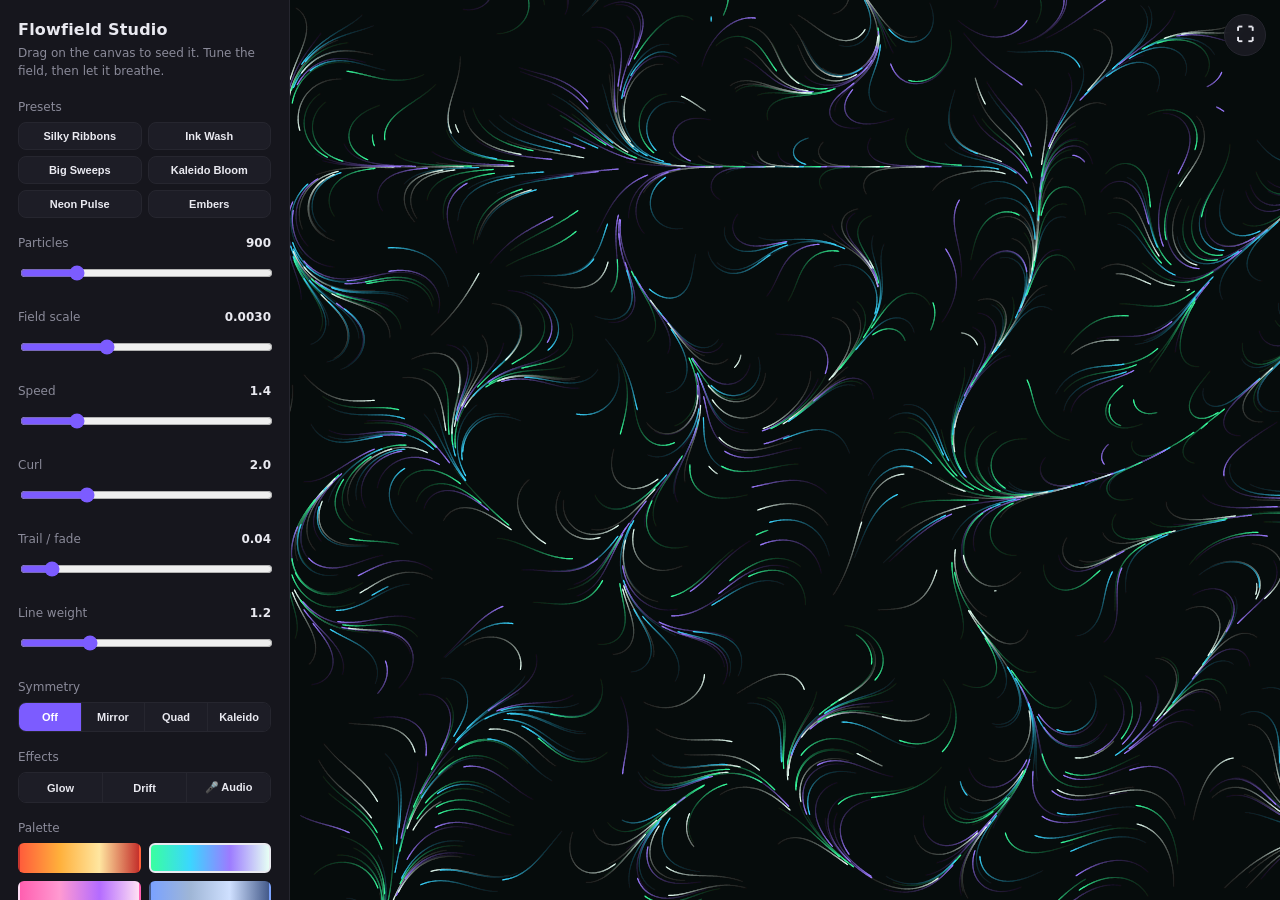
==== commit 549e7a6e: "Add audio-reactive mode, glow, drift, and saved-looks gallery" ====
--- a/index.html
+++ b/index.html
@@ -59,6 +59,9 @@
   .seg button { width:auto; flex:1; border:none; border-left:1px solid var(--line); border-radius:0; padding:8px 4px; font-size:11px; background:#1d1d26; }
   .seg button:first-child { border-left:none; }
   .seg button.on { background:var(--accent); color:#fff; }
+  #gallery { display:grid; grid-template-columns:repeat(3,1fr); gap:6px; margin-top:8px; }
+  .thumb { height:44px; border-radius:6px; background-size:cover; background-position:center; cursor:pointer; border:1px solid var(--line); }
+  .thumb:hover { border-color:var(--accent); }
   button {
     width: 100%; padding: 11px; border: 1px solid var(--line); background: #1d1d26;
     color: var(--ink); border-radius: 8px; cursor: pointer; font-size: 13px; font-weight: 600;
@@ -151,6 +154,15 @@
   </div>
 
   <div class="group">
+    <label>Effects</label>
+    <div class="seg" id="fxSeg">
+      <button data-fx="glow">Glow</button>
+      <button data-fx="drift">Drift</button>
+      <button data-fx="audio">🎤 Audio</button>
+    </div>
+  </div>
+
+  <div class="group">
     <label>Palette</label>
     <div class="palettes" id="palettes"></div>
     <div class="custom-edit">
@@ -175,12 +187,19 @@
     <button id="record">● Record video</button>
   </div>
 
+  <div class="group">
+    <label>Gallery</label>
+    <button id="saveLook">💾 Save this look</button>
+    <div id="gallery"></div>
+  </div>
+
   <p class="hint">
     <b style="color:var(--ink)">Tips</b><br>
     • Drag to inject particles where you click.<br>
-    • <kbd>Space</kbd> play/pause · <kbd>R</kbd> reseed · <kbd>C</kbd> clear · <kbd>S</kbd> save · <kbd>V</kbd> record · <kbd>F</kbd> fullscreen · <kbd>X</kbd> symmetry · <kbd>G</kbd> surprise.<br>
-    • Record captures live — tweak sliders while filming. Saves as <b>.webm</b>.<br>
-    • Kaleido + high curl = mandalas. Low scale = big sweeping motion.
+    • <kbd>Space</kbd> play · <kbd>R</kbd> reseed · <kbd>C</kbd> clear · <kbd>S</kbd> save · <kbd>V</kbd> record · <kbd>F</kbd> fullscreen · <kbd>X</kbd> symmetry · <kbd>G</kbd> surprise.<br>
+    • <b>🎤 Audio</b> reacts to your mic — play music and watch it pulse.<br>
+    • <b>Glow</b> + dark palette = neon. <b>Drift</b> keeps the field alive.<br>
+    • Click a gallery thumbnail to reload it · Shift-click to delete.
   </p>
 </aside>
 
@@ -210,6 +229,10 @@
   const CUSTOM = { name: 'Custom', bg: '#0b0b10', cols: ['#ff7ac6','#7c5cff','#3bd6ff','#ffe6a0'] };
   const allPalettes = [...PALETTES, CUSTOM];
   let palette = PALETTES[1];
+
+  // ---- State flags ----------------------------------------------------------
+  let glow = false, drift = false;
+  const audioState = { on: false, ac: null, analyser: null, data: null, stream: null, level: 0 };
 
   // ---- Value noise (compact, seedable) --------------------------------------
   function makeNoise(seed) {
@@ -253,7 +276,7 @@
     particles = [];
     spawn(params.count|0);
   }
-  function clear() { ctx.fillStyle = palette.bg; ctx.fillRect(0, 0, W, H); }
+  function clear() { ctx.globalCompositeOperation = 'source-over'; ctx.fillStyle = palette.bg; ctx.fillRect(0, 0, W, H); }
 
   // ---- Symmetry -------------------------------------------------------------
   let symmetry = 'off';
@@ -276,20 +299,38 @@
   }
   function rebuildTransforms() { transforms = buildTransforms(symmetry); }
 
+  // ---- Audio analysis -------------------------------------------------------
+  function sampleAudio() {
+    if (!audioState.on || !audioState.analyser) return 1;
+    audioState.analyser.getByteFrequencyData(audioState.data);
+    let sum = 0; const N = 16;            // low end = bass / beat
+    for (let i = 0; i < N; i++) sum += audioState.data[i];
+    const level = sum / (N * 255);
+    audioState.level += (level - audioState.level) * 0.4;   // smooth
+    if (audioState.level > 0.55 && Math.random() < 0.35) spawn(30); // beat burst
+    return 1 + audioState.level * 3;
+  }
+
   // ---- Simulation -----------------------------------------------------------
   function step() {
+    ctx.globalCompositeOperation = 'source-over';
     if (params.fade > 0) {
       ctx.fillStyle = hexAlpha(palette.bg, params.fade);
       ctx.fillRect(0, 0, W, H);
     }
+    if (glow) ctx.globalCompositeOperation = 'lighter';
     ctx.lineWidth = params.weight;
     ctx.lineCap = 'round';
-    const sc = params.scale, sp = params.speed, curl = params.curl;
+
+    const boost = sampleAudio();
+    const sc = params.scale, sp = params.speed * boost, curl = params.curl;
+    let dx = 0, dy = 0;
+    if (drift) { const t = performance.now(); dx = Math.sin(t*0.00020)*180; dy = Math.cos(t*0.00017)*180; }
     const ts = transforms, single = ts.length === 1;
     const a = [0,0], b = [0,0];
     for (let i = 0; i < particles.length; i++) {
       const pt = particles[i];
-      const ang = noise(pt.x*sc, pt.y*sc) * Math.PI * (2 + curl);
+      const ang = noise((pt.x+dx)*sc, (pt.y+dy)*sc) * Math.PI * (2 + curl);
       const x0 = pt.x, y0 = pt.y;
       pt.x += Math.cos(ang) * sp; pt.y += Math.sin(ang) * sp;
       ctx.strokeStyle = pt.c;
@@ -306,6 +347,7 @@
         pt.life = 200 + Math.random()*400; pt.c = pick();
       }
     }
+    ctx.globalCompositeOperation = 'source-over';
   }
   function hexAlpha(hex, a) {
     const n = parseInt(hex.slice(1), 16);
@@ -387,14 +429,43 @@
   }
   symButtons.forEach(b => b.onclick = () => setSymmetry(b.dataset.sym));
 
+  // ---- Effects UI -----------------------------------------------------------
+  const fxSeg = document.getElementById('fxSeg');
+  const setFx = (name, on) => { const b = fxSeg.querySelector(`[data-fx="${name}"]`); if (b) b.classList.toggle('on', on); };
+  fxSeg.querySelectorAll('button').forEach(b => {
+    b.onclick = () => {
+      const fx = b.dataset.fx;
+      if (fx === 'glow')  { glow = !glow; setFx('glow', glow); clear(); toast(glow ? 'Glow on ✨' : 'Glow off'); }
+      else if (fx === 'drift') { drift = !drift; setFx('drift', drift); toast(drift ? 'Drift on 🌬' : 'Drift off'); }
+      else if (fx === 'audio') toggleAudio();
+    };
+  });
+
+  async function toggleAudio() {
+    if (audioState.on) {
+      audioState.stream?.getTracks().forEach(t => t.stop());
+      audioState.ac?.close().catch(()=>{});
+      audioState.on = false; audioState.level = 0; setFx('audio', false);
+      toast('Mic off'); return;
+    }
+    try {
+      const stream = await navigator.mediaDevices.getUserMedia({ audio: true });
+      const ac = new (window.AudioContext || window.webkitAudioContext)();
+      const src = ac.createMediaStreamSource(stream);
+      const an = ac.createAnalyser(); an.fftSize = 256; src.connect(an);
+      Object.assign(audioState, { on: true, ac, analyser: an, data: new Uint8Array(an.frequencyBinCount), stream });
+      setFx('audio', true); toast('🎤 Audio reactive — play some music!');
+    } catch (e) { toast('Mic access denied'); }
+  }
+
   // ---- Presets --------------------------------------------------------------
   const PRESETS = {
     'Silky Ribbons': { count:1200, scale:28, speed:12, curl:60, fade:2,  weight:8,  pal:'Aurora', sym:'off' },
     'Ink Wash':      { count:600,  scale:22, speed:8,  curl:10, fade:28, weight:34, pal:'Mono',   sym:'off' },
     'Big Sweeps':    { count:1500, scale:8,  speed:40, curl:12, fade:5,  weight:10, pal:'Slate',  sym:'mirror' },
-    'Kaleido Bloom': { count:1000, scale:30, speed:14, curl:30, fade:4,  weight:9,  pal:'Bloom',  sym:'kaleido' },
-    'Embers':        { count:1400, scale:35, speed:16, curl:50, fade:6,  weight:8,  pal:'Ember',  sym:'mirror' },
-    'Neon Web':      { count:2000, scale:50, speed:20, curl:5,  fade:3,  weight:6,  pal:'Citrus', sym:'quad' },
+    'Kaleido Bloom': { count:1000, scale:30, speed:14, curl:30, fade:4,  weight:9,  pal:'Bloom',  sym:'kaleido', drift:1 },
+    'Neon Pulse':    { count:1600, scale:40, speed:18, curl:8,  fade:3,  weight:7,  pal:'Citrus', sym:'quad', glow:1 },
+    'Embers':        { count:1400, scale:35, speed:16, curl:50, fade:6,  weight:8,  pal:'Ember',  sym:'mirror', glow:1 },
   };
   const presetWrap = document.getElementById('presets');
   Object.keys(PRESETS).forEach(name => {
@@ -404,20 +475,28 @@
     presetWrap.appendChild(b);
   });
 
-  // ---- State get / apply (presets, share, surprise) -------------------------
+  // ---- State get / apply ----------------------------------------------------
   const SLIDER_KEYS = ['count','scale','speed','curl','fade','weight'];
   function applyState(s) {
+    if (s.cols) {
+      s.cols.forEach((c, i) => { if (CUSTOM.cols[i] !== undefined) CUSTOM.cols[i] = c; });
+      refreshSwatch(customSwatch, CUSTOM);
+      [...chips.children].forEach((inp, i) => { if (s.cols[i]) inp.value = s.cols[i]; });
+    }
     SLIDER_KEYS.forEach(k => {
       if (s[k] != null && controls[k]) { controls[k].el.value = s[k]; controls[k].update(); }
     });
     if (s.pal) selectPaletteByName(s.pal);
     if (s.sym) setSymmetry(s.sym);
+    glow = !!+s.glow; setFx('glow', glow);
+    drift = !!+s.drift; setFx('drift', drift);
     clear();
   }
   function getState() {
     const s = {};
     SLIDER_KEYS.forEach(k => s[k] = +controls[k].el.value);
-    s.pal = palette.name; s.sym = symmetry;
+    s.pal = palette.name; s.sym = symmetry; s.glow = glow ? 1 : 0; s.drift = drift ? 1 : 0;
+    if (palette === CUSTOM) s.cols = CUSTOM.cols.slice();
     return s;
   }
 
@@ -440,7 +519,6 @@
     toast('Saved PNG');
   }
 
-  // Surprise me — randomize everything
   document.getElementById('surprise').onclick = surprise;
   function surprise() {
     const rnd = (a,b) => Math.round(a + Math.random()*(b-a));
@@ -451,18 +529,19 @@
       curl: rnd(0,75), fade: rnd(1,20), weight: rnd(4,28),
       pal: names[(Math.random()*names.length)|0],
       sym: syms[(Math.random()*syms.length)|0],
+      glow: Math.random() < 0.5 ? 1 : 0, drift: Math.random() < 0.5 ? 1 : 0,
     });
     reseed();
     toast('Surprise! 🎲');
   }
 
-  // Share link — encode state in the URL
   document.getElementById('share').onclick = shareLink;
   function shareLink() {
     const s = getState();
     const p = new URLSearchParams();
-    Object.entries(s).forEach(([k,v]) => p.set(k, v));
-    if (palette === CUSTOM) p.set('cols', CUSTOM.cols.map(c => c.replace('#','')).join('-'));
+    SLIDER_KEYS.forEach(k => p.set(k, s[k]));
+    p.set('pal', s.pal); p.set('sym', s.sym); p.set('glow', s.glow); p.set('drift', s.drift);
+    if (s.cols) p.set('cols', s.cols.map(c => c.replace('#','')).join('-'));
     const hash = p.toString();
     location.hash = hash;
     const url = location.origin + location.pathname + '#' + hash;
@@ -472,18 +551,49 @@
   function loadFromHash() {
     if (!location.hash) return;
     const p = new URLSearchParams(location.hash.slice(1));
-    if (p.get('cols')) {
-      const cols = p.get('cols').split('-').map(c => '#' + c);
-      cols.forEach((c, i) => { if (CUSTOM.cols[i] !== undefined) CUSTOM.cols[i] = c; });
-      refreshSwatch(customSwatch, CUSTOM);
-      [...chips.children].forEach((inp, i) => { if (cols[i]) inp.value = cols[i]; });
-    }
     const s = {};
     SLIDER_KEYS.forEach(k => { if (p.get(k) != null) s[k] = +p.get(k); });
     if (p.get('pal')) s.pal = p.get('pal');
     if (p.get('sym')) s.sym = p.get('sym');
+    if (p.get('glow') != null) s.glow = +p.get('glow');
+    if (p.get('drift') != null) s.drift = +p.get('drift');
+    if (p.get('cols')) s.cols = p.get('cols').split('-').map(c => '#' + c);
     applyState(s);
   }
+
+  // ---- Gallery (localStorage) -----------------------------------------------
+  const GKEY = 'flowfield-gallery';
+  const galleryEl = document.getElementById('gallery');
+  const loadGallery = () => { try { return JSON.parse(localStorage.getItem(GKEY)) || []; } catch (e) { return []; } };
+  const saveGallery = (g) => { try { localStorage.setItem(GKEY, JSON.stringify(g)); } catch (e) {} };
+  function makeThumb() {
+    const tw = 120, th = Math.max(1, Math.round(tw * H / W));
+    const t = document.createElement('canvas'); t.width = tw; t.height = th;
+    t.getContext('2d').drawImage(canvas, 0, 0, tw, th);
+    return t.toDataURL('image/jpeg', 0.6);
+  }
+  function renderGallery() {
+    const g = loadGallery();
+    galleryEl.innerHTML = '';
+    if (!g.length) { galleryEl.innerHTML = '<p class="mini" style="grid-column:1/-1">No saved looks yet.</p>'; return; }
+    g.forEach((item, idx) => {
+      const d = document.createElement('div');
+      d.className = 'thumb';
+      d.style.backgroundImage = `url(${item.thumb})`;
+      d.title = 'Click to load · Shift-click to delete';
+      d.onclick = (e) => {
+        if (e.shiftKey) { const arr = loadGallery(); arr.splice(idx, 1); saveGallery(arr); renderGallery(); toast('Deleted'); }
+        else { applyState(item.state); reseed(); toast('Loaded look'); }
+      };
+      galleryEl.appendChild(d);
+    });
+  }
+  document.getElementById('saveLook').onclick = () => {
+    const g = loadGallery();
+    g.unshift({ state: getState(), thumb: makeThumb() });
+    if (g.length > 12) g.length = 12;
+    saveGallery(g); renderGallery(); toast('Look saved 💾');
+  };
 
   // ---- Video recording (MediaRecorder → WebM) -------------------------------
   let recorder = null, chunks = [], recStart = 0, recTimer = null;
@@ -570,6 +680,7 @@
   resize();
   reseed();
   loadFromHash();
+  renderGallery();
   frame();
 })();
 </script>
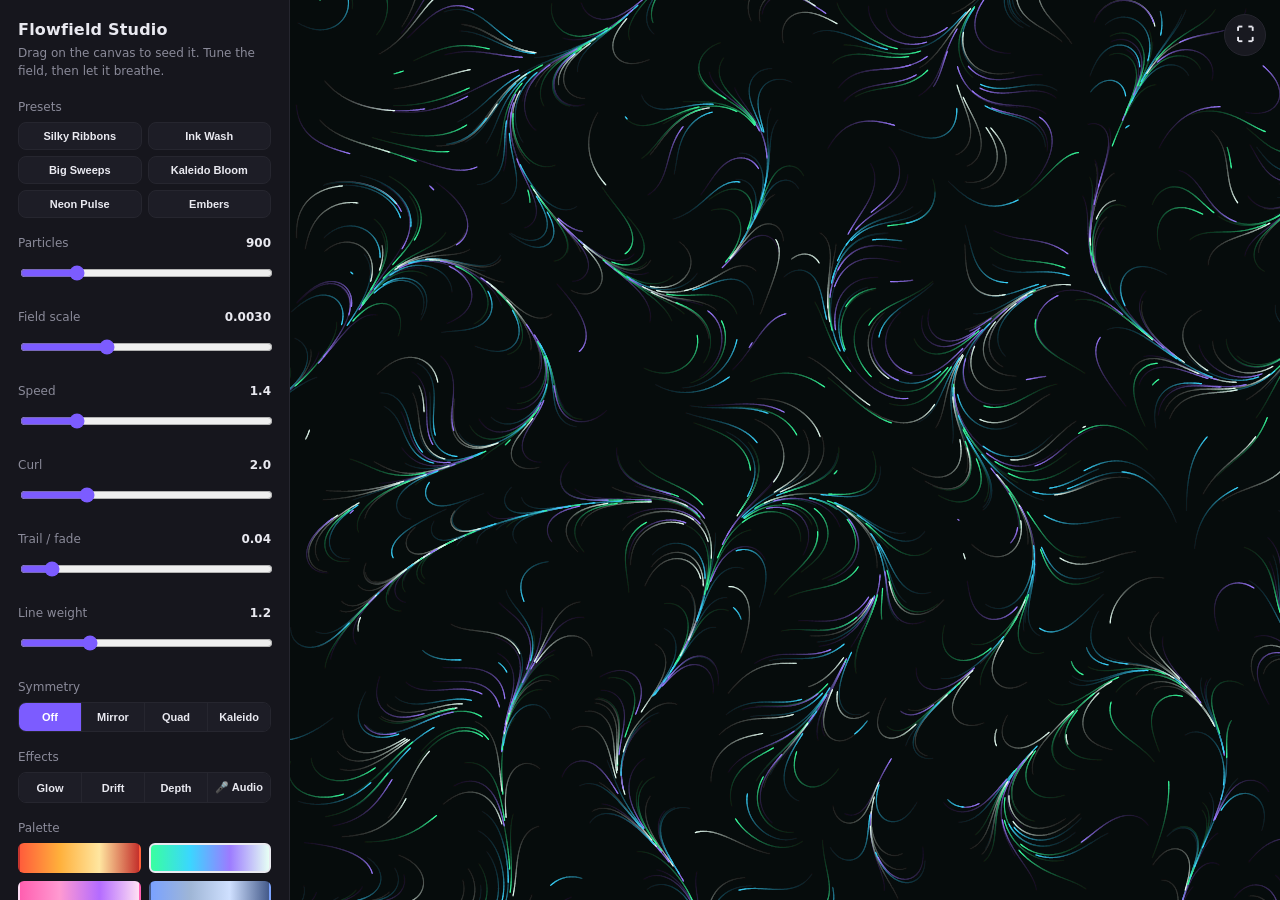
==== commit 054a6323: "Add image-drop painting, 3D depth parallax, and blank-canvas paint mode" ====
--- a/index.html
+++ b/index.html
@@ -158,6 +158,7 @@
     <div class="seg" id="fxSeg">
       <button data-fx="glow">Glow</button>
       <button data-fx="drift">Drift</button>
+      <button data-fx="depth">Depth</button>
       <button data-fx="audio">🎤 Audio</button>
     </div>
   </div>
@@ -169,6 +170,12 @@
       <p class="mini">Your palette — tap a swatch to change it.</p>
       <div class="chips" id="chips"></div>
     </div>
+    <button id="imgBtn" style="margin-top:10px">🖼 Paint from an image…</button>
+    <input type="file" id="imgInput" accept="image/*" hidden />
+  </div>
+
+  <div class="group">
+    <button id="paintBtn">🖌 Paint mode (blank canvas)</button>
   </div>
 
   <div class="group row">
@@ -231,8 +238,12 @@
   let palette = PALETTES[1];
 
   // ---- State flags ----------------------------------------------------------
-  let glow = false, drift = false;
+  let glow = false, drift = false, depth = false, paint = false;
   const audioState = { on: false, ac: null, analyser: null, data: null, stream: null, level: 0 };
+
+  // Image source (paint particles with a photo's colors)
+  let imageMode = false, imgData = null, currentImg = null;
+  const pointer = { x: 0, y: 0 };
 
   // ---- Value noise (compact, seedable) --------------------------------------
   function makeNoise(seed) {
@@ -263,18 +274,25 @@
   let particles = [];
   const params = { count:900, scale:0.003, speed:1.4, curl:2.0, fade:0.04, weight:1.2 };
   const pick = () => palette.cols[(Math.random()*palette.cols.length)|0];
+  function sampleImg(x, y) {
+    x = x < 0 ? 0 : x >= W ? W-1 : x|0;
+    y = y < 0 ? 0 : y >= H ? H-1 : y|0;
+    const i = (y*W + x)*4, d = imgData.data;
+    return `rgb(${d[i]},${d[i+1]},${d[i+2]})`;
+  }
+  const colorFor = (x, y) => (imageMode && imgData) ? sampleImg(x, y) : pick();
 
   function spawn(n, x, y, r) {
     for (let i = 0; i < n; i++) {
       const px = x === undefined ? Math.random()*W : x + (Math.random()-0.5)*r;
       const py = y === undefined ? Math.random()*H : y + (Math.random()-0.5)*r;
-      particles.push({ x: px, y: py, c: pick(), life: 200 + Math.random()*400 });
+      particles.push({ x: px, y: py, c: colorFor(px, py), life: 200 + Math.random()*400, z: Math.random() });
     }
   }
   function reseed() {
     noise = makeNoise((Math.random()*1e9)|0);
     particles = [];
-    spawn(params.count|0);
+    if (!paint) spawn(params.count|0);
   }
   function clear() { ctx.globalCompositeOperation = 'source-over'; ctx.fillStyle = palette.bg; ctx.fillRect(0, 0, W, H); }
 
@@ -319,34 +337,54 @@
       ctx.fillRect(0, 0, W, H);
     }
     if (glow) ctx.globalCompositeOperation = 'lighter';
-    ctx.lineWidth = params.weight;
+    if (!depth) ctx.lineWidth = params.weight;
     ctx.lineCap = 'round';
 
     const boost = sampleAudio();
     const sc = params.scale, sp = params.speed * boost, curl = params.curl;
     let dx = 0, dy = 0;
     if (drift) { const t = performance.now(); dx = Math.sin(t*0.00020)*180; dy = Math.cos(t*0.00017)*180; }
+    // camera sway for parallax 3D
+    let camX = 0, camY = 0;
+    if (depth) {
+      const t = performance.now();
+      camX = Math.sin(t*0.0003)*40 + (pointer.x - W/2)*0.06;
+      camY = Math.cos(t*0.00025)*30 + (pointer.y - H/2)*0.06;
+    }
     const ts = transforms, single = ts.length === 1;
     const a = [0,0], b = [0,0];
+    let anyDead = false;
     for (let i = 0; i < particles.length; i++) {
       const pt = particles[i];
+      const pspeed = depth ? sp * (0.5 + pt.z) : sp;
       const ang = noise((pt.x+dx)*sc, (pt.y+dy)*sc) * Math.PI * (2 + curl);
       const x0 = pt.x, y0 = pt.y;
-      pt.x += Math.cos(ang) * sp; pt.y += Math.sin(ang) * sp;
+      pt.x += Math.cos(ang) * pspeed; pt.y += Math.sin(ang) * pspeed;
+      // parallax offset (depth read as nearness)
+      let qx0 = x0, qy0 = y0, qx1 = pt.x, qy1 = pt.y;
+      if (depth) {
+        const par = pt.z - 0.5;
+        qx0 += par*camX; qx1 += par*camX; qy0 += par*camY; qy1 += par*camY;
+        ctx.lineWidth = params.weight * (0.35 + pt.z*1.3);
+      }
       ctx.strokeStyle = pt.c;
       if (single) {
-        ctx.beginPath(); ctx.moveTo(x0, y0); ctx.lineTo(pt.x, pt.y); ctx.stroke();
+        ctx.beginPath(); ctx.moveTo(qx0, qy0); ctx.lineTo(qx1, qy1); ctx.stroke();
       } else {
         for (let t = 0; t < ts.length; t++) {
-          ts[t](x0, y0, a); ts[t](pt.x, pt.y, b);
+          ts[t](qx0, qy0, a); ts[t](qx1, qy1, b);
           ctx.beginPath(); ctx.moveTo(a[0], a[1]); ctx.lineTo(b[0], b[1]); ctx.stroke();
         }
       }
       if (--pt.life <= 0 || pt.x < -20 || pt.x > W+20 || pt.y < -20 || pt.y > H+20) {
-        pt.x = Math.random()*W; pt.y = Math.random()*H;
-        pt.life = 200 + Math.random()*400; pt.c = pick();
+        if (paint) { pt.dead = true; anyDead = true; }
+        else {
+          pt.x = Math.random()*W; pt.y = Math.random()*H; pt.z = Math.random();
+          pt.life = 200 + Math.random()*400; pt.c = colorFor(pt.x, pt.y);
+        }
       }
     }
+    if (anyDead) particles = particles.filter(p => !p.dead);
     ctx.globalCompositeOperation = 'source-over';
   }
   function hexAlpha(hex, a) {
@@ -366,6 +404,7 @@
     canvas.width = W * DPR; canvas.height = H * DPR;
     ctx.setTransform(DPR, 0, 0, DPR, 0, 0);
     rebuildTransforms();
+    if (currentImg) buildImageData(currentImg);
     clear();
   }
   window.addEventListener('resize', resize);
@@ -379,7 +418,7 @@
     el.addEventListener('input', update); update();
     controls[id] = { el, update };
   };
-  bind('count',  v => { const t=v|0; if (t>particles.length) spawn(t-particles.length); else particles.length=t; params.count=v; }, v=>v|0);
+  bind('count',  v => { params.count=v; if (paint) return; const t=v|0; if (t>particles.length) spawn(t-particles.length); else particles.length=t; }, v=>v|0);
   bind('scale',  v => params.scale = v/10000, v => (v/10000).toFixed(4));
   bind('speed',  v => params.speed = v/10,    v => (v/10).toFixed(1));
   bind('curl',   v => params.curl  = v/10,    v => (v/10).toFixed(1));
@@ -391,7 +430,7 @@
   const swatches = [];
   const refreshSwatch = (el, p) => el.style.background = `linear-gradient(90deg, ${p.cols.join(',')})`;
   function setPalette(p) {
-    palette = p;
+    palette = p; imageMode = false;
     swatches.forEach((s, i) => s.classList.toggle('active', allPalettes[i] === p));
     clear();
     particles.forEach(pt => pt.c = pick());
@@ -437,6 +476,7 @@
       const fx = b.dataset.fx;
       if (fx === 'glow')  { glow = !glow; setFx('glow', glow); clear(); toast(glow ? 'Glow on ✨' : 'Glow off'); }
       else if (fx === 'drift') { drift = !drift; setFx('drift', drift); toast(drift ? 'Drift on 🌬' : 'Drift off'); }
+      else if (fx === 'depth') { depth = !depth; setFx('depth', depth); clear(); toast(depth ? 'Depth on — move your cursor 🪐' : 'Depth off'); }
       else if (fx === 'audio') toggleAudio();
     };
   });
@@ -457,6 +497,53 @@
       setFx('audio', true); toast('🎤 Audio reactive — play some music!');
     } catch (e) { toast('Mic access denied'); }
   }
+
+  // ---- Image source ---------------------------------------------------------
+  function buildImageData(img) {
+    const off = document.createElement('canvas');
+    off.width = W; off.height = H;
+    const o = off.getContext('2d');
+    o.fillStyle = '#000'; o.fillRect(0, 0, W, H);
+    const ar = img.width / img.height, cr = W / H;     // cover-fit
+    let dw, dh;
+    if (ar > cr) { dh = H; dw = H * ar; } else { dw = W; dh = W / ar; }
+    o.drawImage(img, (W-dw)/2, (H-dh)/2, dw, dh);
+    imgData = o.getImageData(0, 0, W, H);
+  }
+  function loadImageFile(file) {
+    if (!file || !file.type.startsWith('image/')) { toast('That is not an image'); return; }
+    const url = URL.createObjectURL(file);
+    const img = new Image();
+    img.onload = () => {
+      currentImg = img; buildImageData(img); imageMode = true;
+      swatches.forEach(s => s.classList.remove('active'));
+      clear();
+      particles.forEach(pt => pt.c = colorFor(pt.x, pt.y));
+      URL.revokeObjectURL(url);
+      toast('Image loaded 🖼 — particles now paint with its colors');
+    };
+    img.onerror = () => { URL.revokeObjectURL(url); toast('Could not load that image'); };
+    img.src = url;
+  }
+  const imgInput = document.getElementById('imgInput');
+  document.getElementById('imgBtn').onclick = () => imgInput.click();
+  imgInput.onchange = e => { if (e.target.files[0]) loadImageFile(e.target.files[0]); imgInput.value = ''; };
+  // drag & drop anywhere on the canvas
+  ['dragenter','dragover'].forEach(ev => canvas.addEventListener(ev, e => { e.preventDefault(); }));
+  canvas.addEventListener('drop', e => {
+    e.preventDefault();
+    const f = e.dataTransfer?.files?.[0];
+    if (f) loadImageFile(f);
+  });
+
+  // ---- Paint mode (start blank, build by touch) -----------------------------
+  const paintBtn = document.getElementById('paintBtn');
+  paintBtn.onclick = () => {
+    paint = !paint;
+    paintBtn.classList.toggle('primary', paint);
+    if (paint) { particles = []; clear(); toast('Paint mode — drag on the canvas to build'); }
+    else { reseed(); toast('Paint mode off'); }
+  };
 
   // ---- Presets --------------------------------------------------------------
   const PRESETS = {
@@ -490,12 +577,14 @@
     if (s.sym) setSymmetry(s.sym);
     glow = !!+s.glow; setFx('glow', glow);
     drift = !!+s.drift; setFx('drift', drift);
+    depth = !!+s.depth; setFx('depth', depth);
     clear();
   }
   function getState() {
     const s = {};
     SLIDER_KEYS.forEach(k => s[k] = +controls[k].el.value);
-    s.pal = palette.name; s.sym = symmetry; s.glow = glow ? 1 : 0; s.drift = drift ? 1 : 0;
+    s.pal = palette.name; s.sym = symmetry;
+    s.glow = glow ? 1 : 0; s.drift = drift ? 1 : 0; s.depth = depth ? 1 : 0;
     if (palette === CUSTOM) s.cols = CUSTOM.cols.slice();
     return s;
   }
@@ -530,6 +619,7 @@
       pal: names[(Math.random()*names.length)|0],
       sym: syms[(Math.random()*syms.length)|0],
       glow: Math.random() < 0.5 ? 1 : 0, drift: Math.random() < 0.5 ? 1 : 0,
+      depth: Math.random() < 0.4 ? 1 : 0,
     });
     reseed();
     toast('Surprise! 🎲');
@@ -540,7 +630,8 @@
     const s = getState();
     const p = new URLSearchParams();
     SLIDER_KEYS.forEach(k => p.set(k, s[k]));
-    p.set('pal', s.pal); p.set('sym', s.sym); p.set('glow', s.glow); p.set('drift', s.drift);
+    p.set('pal', s.pal); p.set('sym', s.sym);
+    p.set('glow', s.glow); p.set('drift', s.drift); p.set('depth', s.depth);
     if (s.cols) p.set('cols', s.cols.map(c => c.replace('#','')).join('-'));
     const hash = p.toString();
     location.hash = hash;
@@ -557,6 +648,7 @@
     if (p.get('sym')) s.sym = p.get('sym');
     if (p.get('glow') != null) s.glow = +p.get('glow');
     if (p.get('drift') != null) s.drift = +p.get('drift');
+    if (p.get('depth') != null) s.depth = +p.get('depth');
     if (p.get('cols')) s.cols = p.get('cols').split('-').map(c => '#' + c);
     applyState(s);
   }
@@ -657,7 +749,11 @@
     spawn(40, e.clientX - r.left, e.clientY - r.top, 30);
   };
   canvas.addEventListener('pointerdown', e => { dragging = true; inject(e); });
-  canvas.addEventListener('pointermove', e => { if (dragging) { e.preventDefault(); inject(e); } });
+  canvas.addEventListener('pointermove', e => {
+    const r = canvas.getBoundingClientRect();
+    pointer.x = e.clientX - r.left; pointer.y = e.clientY - r.top;
+    if (dragging) { e.preventDefault(); inject(e); }
+  });
   window.addEventListener('pointerup', () => dragging = false);
   window.addEventListener('pointercancel', () => dragging = false);
 
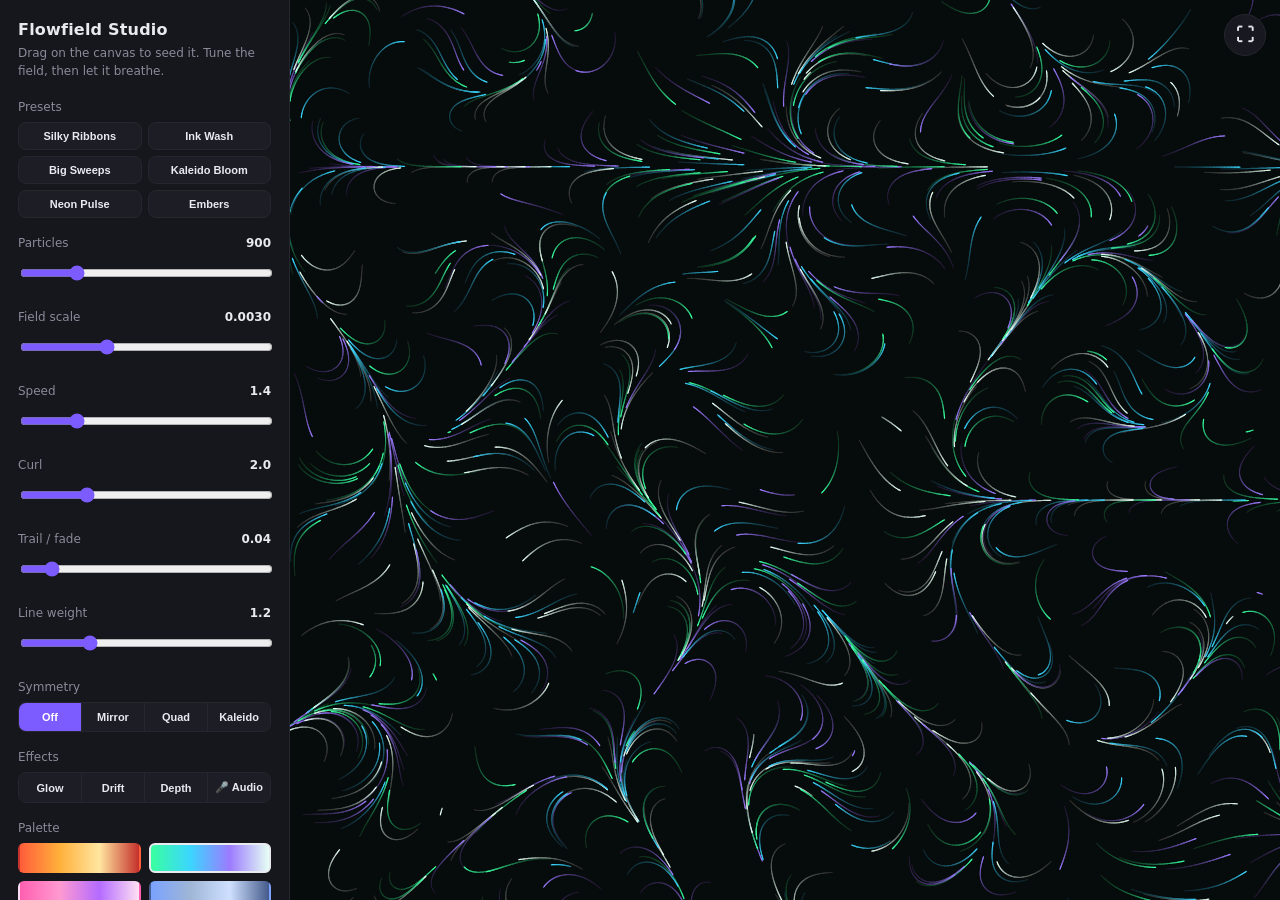
==== commit 5e5333b9: "Add Write Words feature: text lingers crisply then dissolves into the flow" ====
--- a/index.html
+++ b/index.html
@@ -172,6 +172,13 @@
     </div>
     <button id="imgBtn" style="margin-top:10px">🖼 Paint from an image…</button>
     <input type="file" id="imgInput" accept="image/*" hidden />
+  </div>
+
+  <div class="group">
+    <label>Write words</label>
+    <input id="textInput" type="text" placeholder="Type a word, press Enter…" maxlength="24"
+      style="width:100%;padding:9px;border:1px solid var(--line);border-radius:8px;background:#11111a;color:var(--ink);font:inherit" />
+    <button id="writeBtn" style="margin-top:8px">✍️ Write it — linger &amp; fade</button>
   </div>
 
   <div class="group">
@@ -286,7 +293,7 @@
     for (let i = 0; i < n; i++) {
       const px = x === undefined ? Math.random()*W : x + (Math.random()-0.5)*r;
       const py = y === undefined ? Math.random()*H : y + (Math.random()-0.5)*r;
-      particles.push({ x: px, y: py, c: colorFor(px, py), life: 200 + Math.random()*400, z: Math.random() });
+      particles.push({ x: px, y: py, c: colorFor(px, py), life: 200 + Math.random()*400, z: Math.random(), hold: 0 });
     }
   }
   function reseed() {
@@ -356,6 +363,12 @@
     let anyDead = false;
     for (let i = 0; i < particles.length; i++) {
       const pt = particles[i];
+      if (pt.hold > 0) {            // word holds crisply, then releases into the flow
+        pt.hold--;
+        ctx.fillStyle = pt.c;
+        ctx.fillRect(pt.x - 1.5, pt.y - 1.5, 3, 3);
+        continue;
+      }
       const pspeed = depth ? sp * (0.5 + pt.z) : sp;
       const ang = noise((pt.x+dx)*sc, (pt.y+dy)*sc) * Math.PI * (2 + curl);
       const x0 = pt.x, y0 = pt.y;
@@ -545,6 +558,46 @@
     else { reseed(); toast('Paint mode off'); }
   };
 
+  // ---- Write words (linger, then fade into the flow) ------------------------
+  function spawnText(text) {
+    text = (text || '').trim();
+    if (!text) return;
+    const off = document.createElement('canvas');
+    off.width = W; off.height = H;
+    const o = off.getContext('2d');
+    o.fillStyle = '#000'; o.fillRect(0, 0, W, H);
+    o.fillStyle = '#fff'; o.textAlign = 'center'; o.textBaseline = 'middle';
+    let size = Math.min(H * 0.42, W * 1.7 / Math.max(text.length, 1));
+    size = Math.max(36, size);
+    const fontOf = s => `900 ${s}px ui-sans-serif, system-ui, "Segoe UI", sans-serif`;
+    o.font = fontOf(size);
+    const w = o.measureText(text).width;
+    if (w > W * 0.9) { size *= (W * 0.9) / w; o.font = fontOf(size); }
+    o.fillText(text, W / 2, H / 2);
+
+    const data = o.getImageData(0, 0, W, H).data;
+    const pts = [];
+    for (let y = 0; y < H; y += 3)
+      for (let x = 0; x < W; x += 3)
+        if (data[(y * W + x) * 4] > 128) pts.push([x, y]);
+    if (!pts.length) return;
+
+    const MAX = 3500;
+    const stride = pts.length > MAX ? pts.length / MAX : 1;
+    for (let i = 0; i < pts.length; i += stride) {
+      const [x, y] = pts[i | 0];
+      particles.push({
+        x: x + (Math.random()-0.5)*1.5, y: y + (Math.random()-0.5)*1.5,
+        c: colorFor(x, y), life: 150 + Math.random()*180, z: Math.random(),
+        hold: 55 + Math.random()*40,
+      });
+    }
+    toast(`Wrote "${text}" ✍️`);
+  }
+  const textInput = document.getElementById('textInput');
+  document.getElementById('writeBtn').onclick = () => spawnText(textInput.value);
+  textInput.addEventListener('keydown', e => { if (e.key === 'Enter') { e.preventDefault(); spawnText(textInput.value); } });
+
   // ---- Presets --------------------------------------------------------------
   const PRESETS = {
     'Silky Ribbons': { count:1200, scale:28, speed:12, curl:60, fade:2,  weight:8,  pal:'Aurora', sym:'off' },
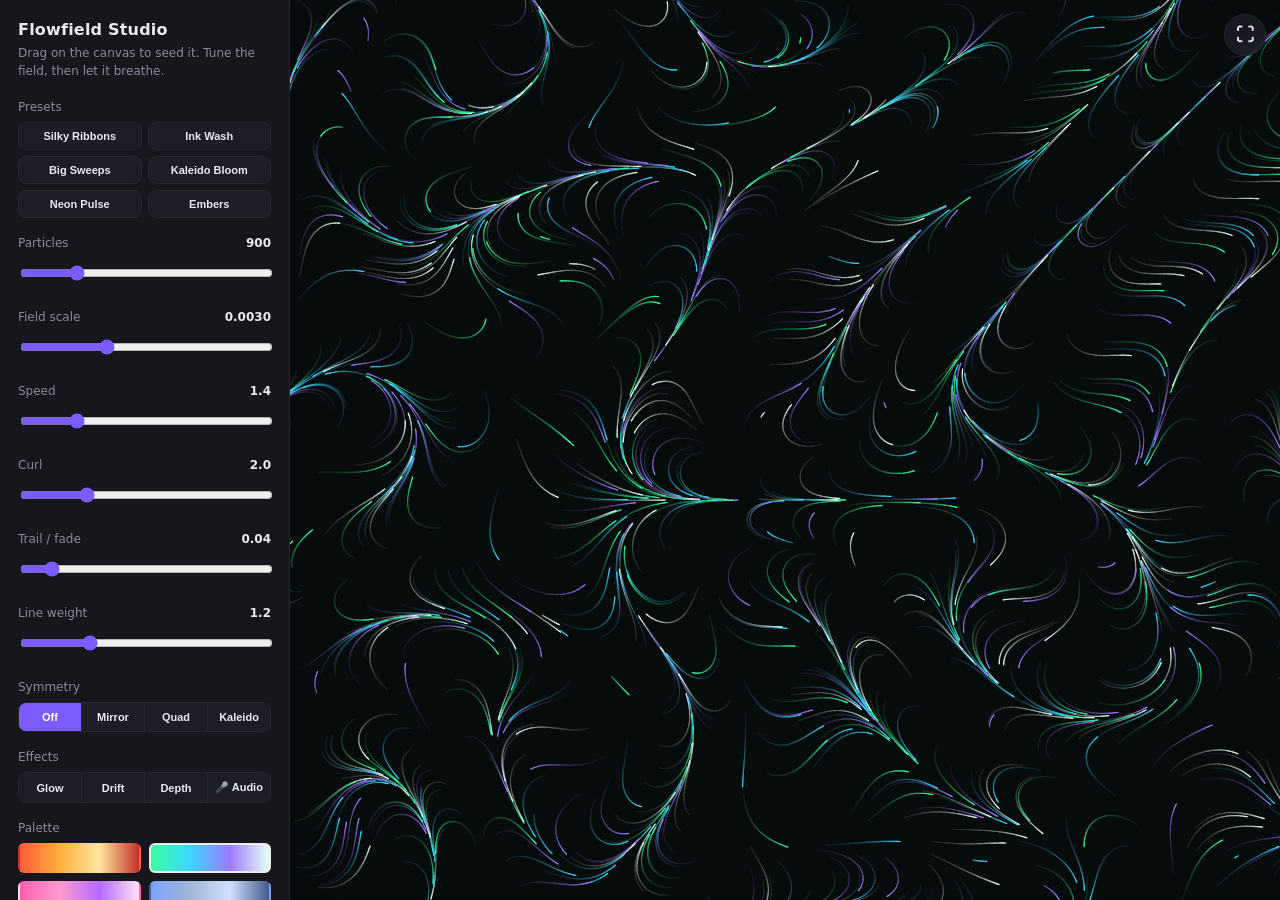
==== commit 829c2e36: "Replace typed text with finger-gesture write mode for lingering strokes" ====
--- a/index.html
+++ b/index.html
@@ -175,10 +175,8 @@
   </div>
 
   <div class="group">
-    <label>Write words</label>
-    <input id="textInput" type="text" placeholder="Type a word, press Enter…" maxlength="24"
-      style="width:100%;padding:9px;border:1px solid var(--line);border-radius:8px;background:#11111a;color:var(--ink);font:inherit" />
-    <button id="writeBtn" style="margin-top:8px">✍️ Write it — linger &amp; fade</button>
+    <button id="writeModeBtn">✍️ Write with your finger</button>
+    <p class="mini" style="margin-top:6px">Turn on, then draw on the canvas — your strokes linger crisply, then drift away into the flow.</p>
   </div>
 
   <div class="group">
@@ -558,45 +556,31 @@
     else { reseed(); toast('Paint mode off'); }
   };
 
-  // ---- Write words (linger, then fade into the flow) ------------------------
-  function spawnText(text) {
-    text = (text || '').trim();
-    if (!text) return;
-    const off = document.createElement('canvas');
-    off.width = W; off.height = H;
-    const o = off.getContext('2d');
-    o.fillStyle = '#000'; o.fillRect(0, 0, W, H);
-    o.fillStyle = '#fff'; o.textAlign = 'center'; o.textBaseline = 'middle';
-    let size = Math.min(H * 0.42, W * 1.7 / Math.max(text.length, 1));
-    size = Math.max(36, size);
-    const fontOf = s => `900 ${s}px ui-sans-serif, system-ui, "Segoe UI", sans-serif`;
-    o.font = fontOf(size);
-    const w = o.measureText(text).width;
-    if (w > W * 0.9) { size *= (W * 0.9) / w; o.font = fontOf(size); }
-    o.fillText(text, W / 2, H / 2);
-
-    const data = o.getImageData(0, 0, W, H).data;
-    const pts = [];
-    for (let y = 0; y < H; y += 3)
-      for (let x = 0; x < W; x += 3)
-        if (data[(y * W + x) * 4] > 128) pts.push([x, y]);
-    if (!pts.length) return;
-
-    const MAX = 3500;
-    const stride = pts.length > MAX ? pts.length / MAX : 1;
-    for (let i = 0; i < pts.length; i += stride) {
-      const [x, y] = pts[i | 0];
-      particles.push({
-        x: x + (Math.random()-0.5)*1.5, y: y + (Math.random()-0.5)*1.5,
-        c: colorFor(x, y), life: 150 + Math.random()*180, z: Math.random(),
-        hold: 55 + Math.random()*40,
-      });
-    }
-    toast(`Wrote "${text}" ✍️`);
-  }
-  const textInput = document.getElementById('textInput');
-  document.getElementById('writeBtn').onclick = () => spawnText(textInput.value);
-  textInput.addEventListener('keydown', e => { if (e.key === 'Enter') { e.preventDefault(); spawnText(textInput.value); } });
+  // ---- Write with finger gestures (strokes linger, then fade) ---------------
+  let writeMode = false;
+  const writeModeBtn = document.getElementById('writeModeBtn');
+  writeModeBtn.onclick = () => {
+    writeMode = !writeMode;
+    writeModeBtn.classList.toggle('primary', writeMode);
+    canvas.style.cursor = writeMode ? 'text' : 'crosshair';
+    toast(writeMode ? '✍️ Write mode — draw on the canvas' : 'Write mode off');
+  };
+  // lay down held particles along a gesture segment (interpolated for smooth strokes)
+  function writeStroke(x0, y0, x1, y1) {
+    const dx = x1 - x0, dy = y1 - y0;
+    const steps = Math.max(1, Math.round(Math.hypot(dx, dy) / 3));
+    for (let s = 0; s <= steps; s++) {
+      const t = s / steps, bx = x0 + dx*t, by = y0 + dy*t;
+      for (let k = 0; k < 2; k++) {          // a little thickness across the stroke
+        particles.push({
+          x: bx + (Math.random()-0.5)*4, y: by + (Math.random()-0.5)*4,
+          c: colorFor(bx, by), life: 150 + Math.random()*180, z: Math.random(),
+          hold: 75 + Math.random()*55,
+        });
+      }
+    }
+    if (particles.length > 9000) particles.splice(0, particles.length - 9000);
+  }
 
   // ---- Presets --------------------------------------------------------------
   const PRESETS = {
@@ -795,17 +779,21 @@
   panelToggle.onclick = () => document.body.classList.toggle('panel-open');
   canvas.addEventListener('pointerdown', () => document.body.classList.remove('panel-open'));
 
-  // ---- Drag / touch to inject ----------------------------------------------
-  let dragging = false;
-  const inject = (e) => {
-    const r = canvas.getBoundingClientRect();
-    spawn(40, e.clientX - r.left, e.clientY - r.top, 30);
-  };
-  canvas.addEventListener('pointerdown', e => { dragging = true; inject(e); });
+  // ---- Drag / touch: inject particles, or write strokes in write mode -------
+  let dragging = false, lastX = 0, lastY = 0;
+  const evPos = (e) => { const r = canvas.getBoundingClientRect(); return [e.clientX - r.left, e.clientY - r.top]; };
+  canvas.addEventListener('pointerdown', e => {
+    dragging = true;
+    const [x, y] = evPos(e); lastX = x; lastY = y; pointer.x = x; pointer.y = y;
+    if (writeMode) writeStroke(x, y, x, y); else spawn(40, x, y, 30);
+  });
   canvas.addEventListener('pointermove', e => {
-    const r = canvas.getBoundingClientRect();
-    pointer.x = e.clientX - r.left; pointer.y = e.clientY - r.top;
-    if (dragging) { e.preventDefault(); inject(e); }
+    const [x, y] = evPos(e); pointer.x = x; pointer.y = y;
+    if (dragging) {
+      e.preventDefault();
+      if (writeMode) writeStroke(lastX, lastY, x, y); else spawn(40, x, y, 30);
+      lastX = x; lastY = y;
+    }
   });
   window.addEventListener('pointerup', () => dragging = false);
   window.addEventListener('pointercancel', () => dragging = false);
